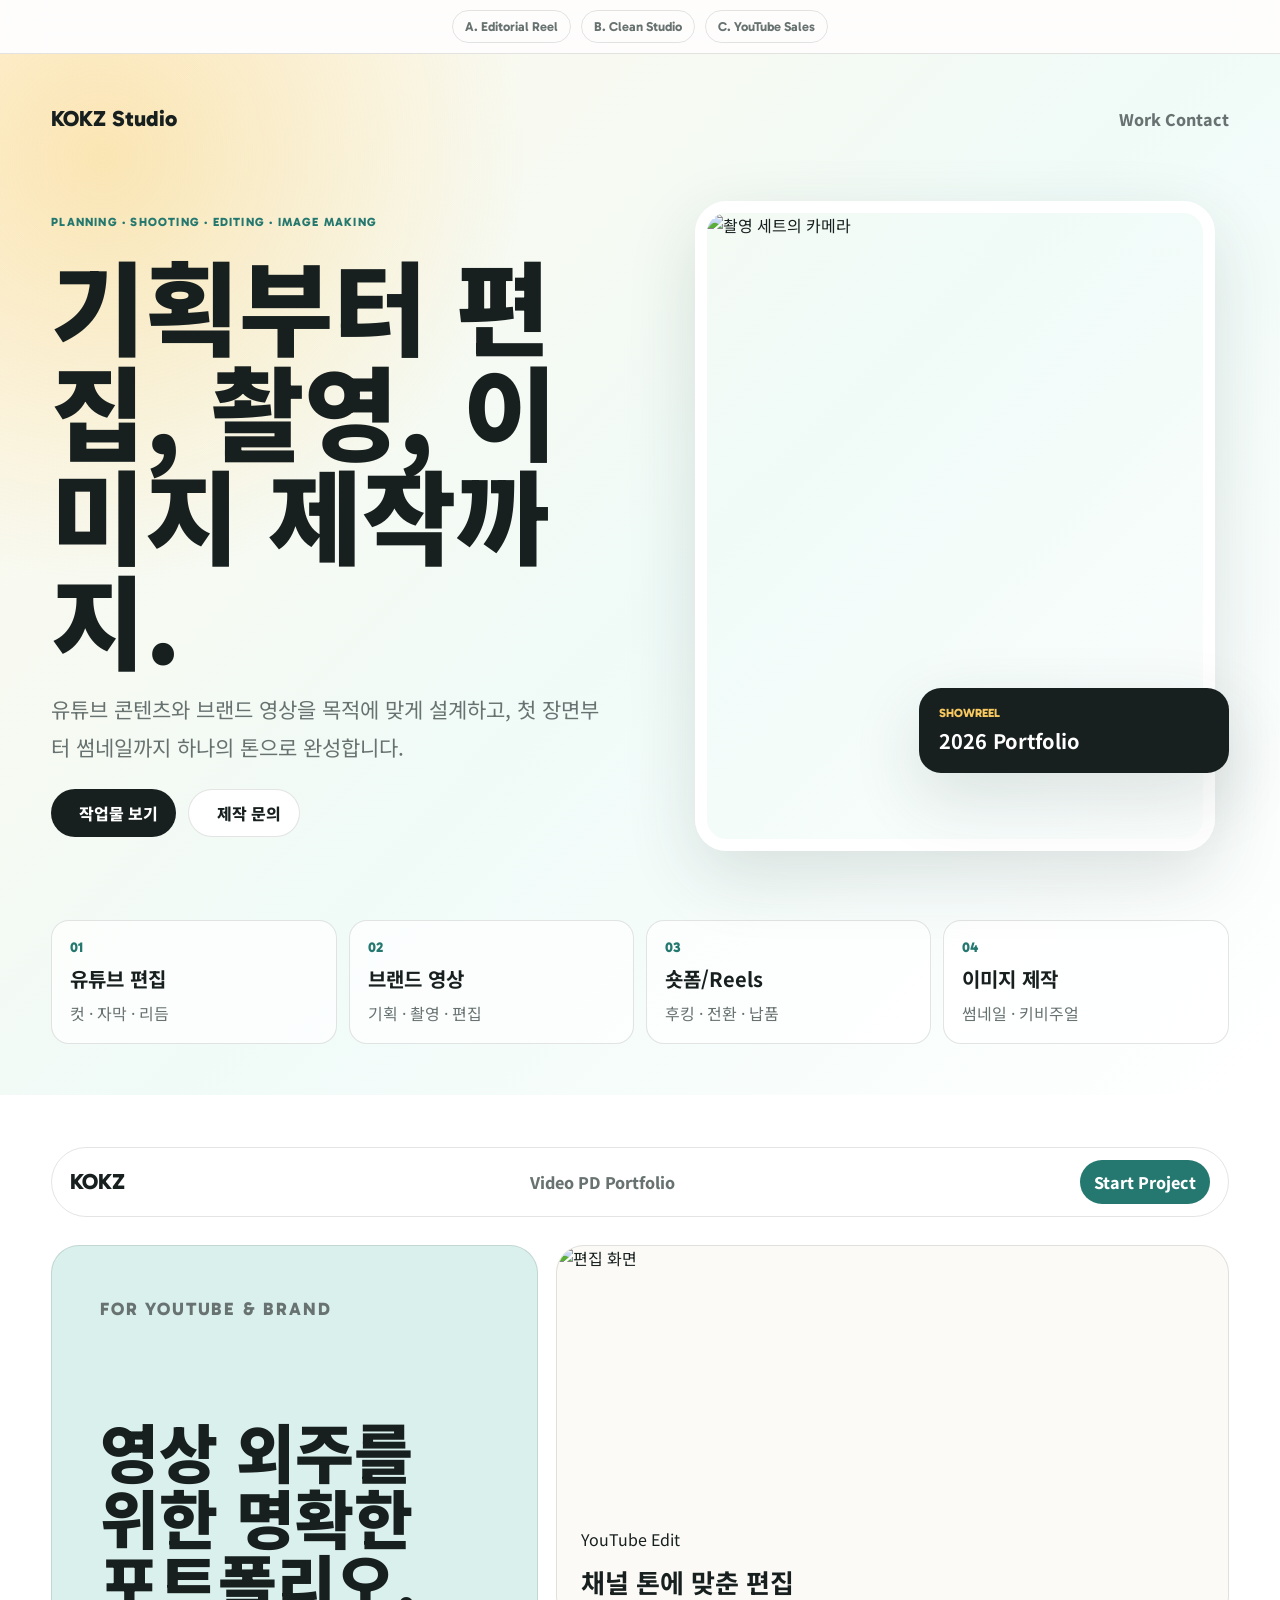
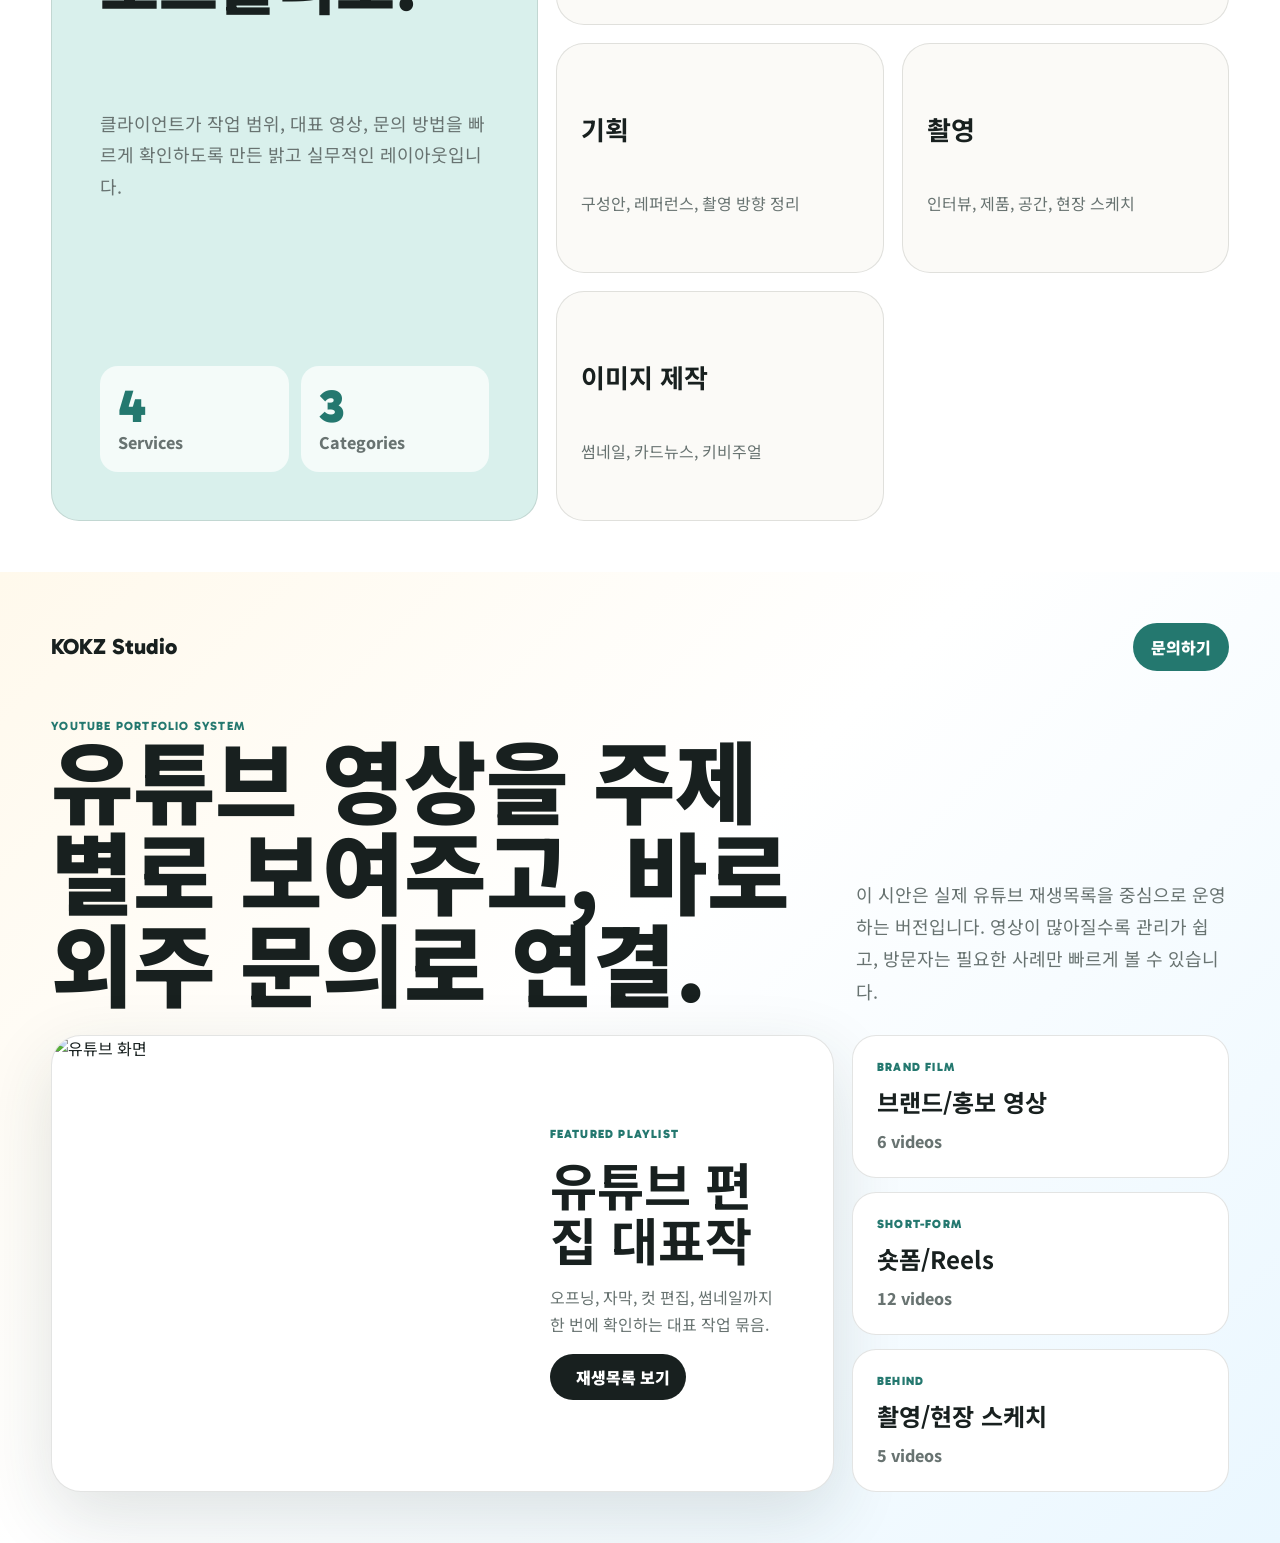
==== drafts.html @ 52816bd2 "Add portfolio design drafts" ====
<!doctype html>
<html lang="ko">
  <head>
    <meta charset="utf-8" />
    <meta name="viewport" content="width=device-width, initial-scale=1" />
    <title>KOKZ Studio | 디자인 시안</title>
    <meta name="description" content="KOKZ Studio 영상 포트폴리오 사이트 디자인 시안입니다." />
    <link rel="preconnect" href="https://fonts.googleapis.com" />
    <link rel="preconnect" href="https://fonts.gstatic.com" crossorigin />
    <link
      href="https://fonts.googleapis.com/css2?family=Gabarito:wght@400;500;600;700;800&family=Noto+Sans+KR:wght@400;500;700;800;900&display=swap"
      rel="stylesheet"
    />
    <link rel="stylesheet" href="drafts.css" />
    <script src="https://unpkg.com/lucide@latest/dist/umd/lucide.min.js" defer></script>
    <script>
      window.addEventListener('DOMContentLoaded', () => window.lucide?.createIcons());
    </script>
  </head>
  <body>
    <nav class="draft-nav" aria-label="시안 이동">
      <a href="#draft-a">A. Editorial Reel</a>
      <a href="#draft-b">B. Clean Studio</a>
      <a href="#draft-c">C. YouTube Sales</a>
    </nav>

    <main>
      <section class="draft draft-a" id="draft-a" aria-labelledby="draft-a-title">
        <header class="topline">
          <a class="logo" href="#">KOKZ Studio</a>
          <div>
            <a href="#work-a">Work</a>
            <a href="#contact-a">Contact</a>
          </div>
        </header>

        <div class="a-hero">
          <div class="a-copy">
            <p class="kicker">Planning · Shooting · Editing · Image Making</p>
            <h1 id="draft-a-title">기획부터 편집, 촬영, 이미지 제작까지.</h1>
            <p>
              유튜브 콘텐츠와 브랜드 영상을 목적에 맞게 설계하고, 첫 장면부터 썸네일까지 하나의 톤으로 완성합니다.
            </p>
            <div class="button-row">
              <a class="button dark" href="#work-a"><i data-lucide="play-circle"></i> 작업물 보기</a>
              <a class="button light" href="#contact-a"><i data-lucide="mail"></i> 제작 문의</a>
            </div>
          </div>
          <div class="reel-stack" aria-label="대표 영상 이미지">
            <img
              class="reel-main"
              src="https://images.unsplash.com/photo-1485846234645-a62644f84728?auto=format&fit=crop&w=1200&q=82"
              alt="촬영 세트의 카메라"
            />
            <article>
              <span>Showreel</span>
              <strong>2026 Portfolio</strong>
              <i data-lucide="arrow-up-right"></i>
            </article>
          </div>
        </div>

        <div class="a-work" id="work-a">
          <article><span>01</span><strong>유튜브 편집</strong><em>컷 · 자막 · 리듬</em></article>
          <article><span>02</span><strong>브랜드 영상</strong><em>기획 · 촬영 · 편집</em></article>
          <article><span>03</span><strong>숏폼/Reels</strong><em>후킹 · 전환 · 납품</em></article>
          <article><span>04</span><strong>이미지 제작</strong><em>썸네일 · 키비주얼</em></article>
        </div>
      </section>

      <section class="draft draft-b" id="draft-b" aria-labelledby="draft-b-title">
        <header class="b-header">
          <a class="logo" href="#">KOKZ</a>
          <span>Video PD Portfolio</span>
          <a href="#contact-b">Start Project</a>
        </header>

        <div class="b-layout">
          <aside class="b-panel">
            <p class="kicker">For YouTube & Brand</p>
            <h2 id="draft-b-title">영상 외주를 위한 명확한 포트폴리오.</h2>
            <p>
              클라이언트가 작업 범위, 대표 영상, 문의 방법을 빠르게 확인하도록 만든 밝고 실무적인 레이아웃입니다.
            </p>
            <div class="stats">
              <div><strong>4</strong><span>Services</span></div>
              <div><strong>3</strong><span>Categories</span></div>
            </div>
          </aside>

          <div class="b-grid">
            <article class="b-card big">
              <img src="https://images.unsplash.com/photo-1536240478700-b869070f9279?auto=format&fit=crop&w=1200&q=82" alt="편집 화면" />
              <span>YouTube Edit</span>
              <h3>채널 톤에 맞춘 편집</h3>
            </article>
            <article class="b-card">
              <i data-lucide="lightbulb"></i>
              <h3>기획</h3>
              <p>구성안, 레퍼런스, 촬영 방향 정리</p>
            </article>
            <article class="b-card">
              <i data-lucide="camera"></i>
              <h3>촬영</h3>
              <p>인터뷰, 제품, 공간, 현장 스케치</p>
            </article>
            <article class="b-card">
              <i data-lucide="image"></i>
              <h3>이미지 제작</h3>
              <p>썸네일, 카드뉴스, 키비주얼</p>
            </article>
          </div>
        </div>
      </section>

      <section class="draft draft-c" id="draft-c" aria-labelledby="draft-c-title">
        <header class="c-header">
          <a class="logo" href="#">KOKZ Studio</a>
          <a class="c-cta" href="#contact-c">문의하기</a>
        </header>

        <div class="c-hero">
          <div>
            <p class="kicker">YouTube Portfolio System</p>
            <h2 id="draft-c-title">유튜브 영상을 주제별로 보여주고, 바로 외주 문의로 연결.</h2>
          </div>
          <p>
            이 시안은 실제 유튜브 재생목록을 중심으로 운영하는 버전입니다. 영상이 많아질수록 관리가 쉽고, 방문자는 필요한 사례만 빠르게 볼 수 있습니다.
          </p>
        </div>

        <div class="youtube-board">
          <article class="yt-feature">
            <img src="https://images.unsplash.com/photo-1611162616475-46b635cb6868?auto=format&fit=crop&w=1200&q=82" alt="유튜브 화면" />
            <div>
              <span>Featured Playlist</span>
              <h3>유튜브 편집 대표작</h3>
              <p>오프닝, 자막, 컷 편집, 썸네일까지 한 번에 확인하는 대표 작업 묶음.</p>
              <a href="#"><i data-lucide="play"></i> 재생목록 보기</a>
            </div>
          </article>

          <div class="yt-list">
            <article><span>Brand Film</span><strong>브랜드/홍보 영상</strong><em>6 videos</em></article>
            <article><span>Short-form</span><strong>숏폼/Reels</strong><em>12 videos</em></article>
            <article><span>Behind</span><strong>촬영/현장 스케치</strong><em>5 videos</em></article>
          </div>
        </div>
      </section>
    </main>
  </body>
</html>
---- drafts.css ----
:root {
  --ink: #18201f;
  --muted: #687371;
  --line: rgba(24, 32, 31, 0.12);
  --green: #24786f;
  --mint: #d9f0ec;
  --cream: #fff7e8;
  --peach: #ffdfd0;
  --yellow: #f7c85f;
  --blue: #dbeef8;
  --white: #fff;
  --shadow: 0 24px 70px rgba(38, 54, 52, 0.14);
  font-family: "Noto Sans KR", system-ui, sans-serif;
  color-scheme: light;
}

* {
  box-sizing: border-box;
}

html {
  scroll-behavior: smooth;
}

body {
  margin: 0;
  background: #f6f4ef;
  color: var(--ink);
  letter-spacing: 0;
}

a {
  color: inherit;
  text-decoration: none;
}

img {
  display: block;
  max-width: 100%;
}

.draft-nav {
  align-items: center;
  backdrop-filter: blur(18px);
  background: rgba(255, 255, 255, 0.82);
  border-bottom: 1px solid var(--line);
  display: flex;
  gap: 10px;
  justify-content: center;
  left: 0;
  padding: 10px;
  position: sticky;
  right: 0;
  top: 0;
  z-index: 30;
}

.draft-nav a {
  border: 1px solid var(--line);
  border-radius: 999px;
  color: var(--muted);
  font: 700 13px Gabarito, sans-serif;
  padding: 8px 12px;
}

.draft {
  min-height: 100svh;
  overflow: hidden;
  padding: clamp(28px, 4vw, 56px);
}

.logo {
  font: 800 22px Gabarito, sans-serif;
}

.kicker {
  color: var(--green);
  font: 800 12px Gabarito, sans-serif;
  letter-spacing: 0.1em;
  margin: 0;
  text-transform: uppercase;
}

h1,
h2,
h3,
p {
  margin: 0;
}

.button-row {
  display: flex;
  flex-wrap: wrap;
  gap: 12px;
}

.button {
  align-items: center;
  border-radius: 999px;
  display: inline-flex;
  font-weight: 800;
  gap: 10px;
  min-height: 48px;
  padding: 0 18px;
}

.button svg,
.c-cta svg {
  height: 18px;
  width: 18px;
}

.button.dark {
  background: var(--ink);
  color: #fff;
}

.button.light {
  background: #fff;
  border: 1px solid var(--line);
}

.topline,
.b-header,
.c-header {
  align-items: center;
  display: flex;
  justify-content: space-between;
}

.topline div,
.b-header {
  gap: 18px;
}

.topline a:not(.logo),
.b-header span,
.b-header a:not(.logo) {
  color: var(--muted);
  font-weight: 800;
}

.draft-a {
  background:
    radial-gradient(circle at 8% 10%, rgba(247, 200, 95, 0.4), transparent 28%),
    linear-gradient(135deg, #fff8ea 0%, #f0fbf8 52%, #fff 100%);
}

.a-hero {
  align-items: center;
  display: grid;
  gap: clamp(32px, 6vw, 90px);
  grid-template-columns: minmax(0, 1.03fr) minmax(320px, 0.97fr);
  min-height: calc(100svh - 112px);
}

.a-copy {
  display: grid;
  gap: 22px;
}

.a-copy h1 {
  font-size: clamp(48px, 8vw, 104px);
  font-weight: 900;
  line-height: 1.02;
  max-width: 880px;
}

.a-copy > p:last-of-type {
  color: var(--muted);
  font-size: clamp(17px, 2vw, 21px);
  line-height: 1.8;
  max-width: 610px;
}

.reel-stack {
  min-height: 560px;
  position: relative;
}

.reel-main {
  aspect-ratio: 4 / 5;
  border: 12px solid #fff;
  border-radius: 32px;
  box-shadow: var(--shadow);
  height: 100%;
  object-fit: cover;
  width: min(100%, 520px);
}

.reel-stack article {
  align-items: center;
  background: var(--ink);
  border-radius: 22px;
  bottom: 12%;
  box-shadow: var(--shadow);
  color: #fff;
  display: grid;
  gap: 6px;
  grid-template-columns: 1fr auto;
  padding: 18px 20px;
  position: absolute;
  right: 0;
  width: min(310px, 75%);
}

.reel-stack article span {
  color: var(--yellow);
  font: 800 12px Gabarito, sans-serif;
  text-transform: uppercase;
}

.reel-stack article strong {
  font-size: 20px;
}

.reel-stack article i {
  grid-row: 1 / span 2;
  grid-column: 2;
}

.a-work {
  display: grid;
  gap: 12px;
  grid-template-columns: repeat(4, minmax(0, 1fr));
}

.a-work article {
  background: rgba(255, 255, 255, 0.72);
  border: 1px solid var(--line);
  border-radius: 18px;
  display: grid;
  gap: 8px;
  padding: 18px;
}

.a-work span {
  color: var(--green);
  font: 800 14px Gabarito, sans-serif;
}

.a-work strong {
  font-size: 20px;
}

.a-work em {
  color: var(--muted);
  font-style: normal;
}

.draft-b {
  background: #ffffff;
}

.b-header {
  border: 1px solid var(--line);
  border-radius: 999px;
  margin-bottom: 28px;
  padding: 12px 18px;
}

.b-header a:last-child {
  background: var(--green);
  border-radius: 999px;
  color: #fff;
  padding: 10px 14px;
}

.b-layout {
  display: grid;
  gap: 18px;
  grid-template-columns: minmax(290px, 0.42fr) minmax(0, 0.58fr);
}

.b-panel {
  background: var(--mint);
  border: 1px solid var(--line);
  border-radius: 28px;
  display: grid;
  gap: 22px;
  min-height: calc(100svh - 150px);
  padding: clamp(28px, 4vw, 48px);
}

.b-panel h2 {
  font-size: clamp(40px, 5vw, 76px);
  font-weight: 900;
  line-height: 1.03;
}

.b-panel > p {
  color: var(--muted);
  font-size: 18px;
  line-height: 1.75;
}

.stats {
  align-self: end;
  display: grid;
  gap: 12px;
  grid-template-columns: repeat(2, 1fr);
}

.stats div {
  background: rgba(255, 255, 255, 0.72);
  border-radius: 18px;
  padding: 18px;
}

.stats strong {
  color: var(--green);
  display: block;
  font: 900 46px Gabarito, sans-serif;
  line-height: 1;
}

.stats span {
  color: var(--muted);
  font-weight: 800;
}

.b-grid {
  display: grid;
  gap: 18px;
  grid-template-columns: repeat(2, minmax(0, 1fr));
}

.b-card {
  background: #fbfaf7;
  border: 1px solid var(--line);
  border-radius: 28px;
  display: grid;
  gap: 12px;
  min-height: 230px;
  overflow: hidden;
  padding: 24px;
}

.b-card.big {
  grid-column: 1 / -1;
  grid-template-rows: 1fr auto auto;
  min-height: 380px;
  padding: 0;
}

.b-card.big img {
  height: 100%;
  object-fit: cover;
  width: 100%;
}

.b-card.big span,
.b-card.big h3 {
  padding: 0 24px;
}

.b-card.big h3 {
  padding-bottom: 24px;
}

.b-card svg {
  color: var(--green);
  height: 34px;
  width: 34px;
}

.b-card h3 {
  font-size: 26px;
}

.b-card p {
  color: var(--muted);
  line-height: 1.7;
}

.draft-c {
  background:
    linear-gradient(135deg, #fff9ec, #fff 44%, #eaf7ff),
    #fff;
}

.c-header {
  margin-bottom: 48px;
}

.c-cta {
  background: var(--green);
  border-radius: 999px;
  color: #fff;
  font-weight: 900;
  padding: 12px 18px;
}

.c-hero {
  align-items: end;
  display: grid;
  gap: 28px;
  grid-template-columns: 1fr minmax(280px, 0.48fr);
  margin-bottom: 28px;
}

.c-hero h2 {
  font-size: clamp(42px, 7vw, 92px);
  font-weight: 900;
  line-height: 1.02;
  max-width: 1050px;
}

.c-hero > p {
  color: var(--muted);
  font-size: 18px;
  line-height: 1.8;
}

.youtube-board {
  display: grid;
  gap: 18px;
  grid-template-columns: minmax(0, 1.35fr) minmax(280px, 0.65fr);
}

.yt-feature {
  background: #fff;
  border: 1px solid var(--line);
  border-radius: 30px;
  box-shadow: var(--shadow);
  display: grid;
  grid-template-columns: minmax(0, 1.05fr) minmax(280px, 0.75fr);
  overflow: hidden;
}

.yt-feature img {
  height: 100%;
  object-fit: cover;
  width: 100%;
}

.yt-feature div {
  align-content: center;
  display: grid;
  gap: 16px;
  padding: clamp(24px, 4vw, 42px);
}

.yt-feature span {
  color: var(--green);
  font: 900 12px Gabarito, sans-serif;
  letter-spacing: 0.1em;
  text-transform: uppercase;
}

.yt-feature h3 {
  font-size: clamp(30px, 4vw, 54px);
  line-height: 1.08;
}

.yt-feature p {
  color: var(--muted);
  line-height: 1.7;
}

.yt-feature a {
  align-items: center;
  background: var(--ink);
  border-radius: 999px;
  color: #fff;
  display: inline-flex;
  font-weight: 900;
  gap: 10px;
  justify-self: start;
  min-height: 46px;
  padding: 0 16px;
}

.yt-list {
  display: grid;
  gap: 14px;
}

.yt-list article {
  background: #fff;
  border: 1px solid var(--line);
  border-radius: 24px;
  display: grid;
  gap: 10px;
  padding: 24px;
}

.yt-list span {
  color: var(--green);
  font: 900 12px Gabarito, sans-serif;
  letter-spacing: 0.1em;
  text-transform: uppercase;
}

.yt-list strong {
  font-size: 24px;
}

.yt-list em {
  color: var(--muted);
  font-style: normal;
  font-weight: 800;
}

@media (max-width: 980px) {
  .a-hero,
  .b-layout,
  .c-hero,
  .youtube-board,
  .yt-feature {
    grid-template-columns: 1fr;
  }

  .reel-stack {
    min-height: auto;
  }

  .reel-main {
    aspect-ratio: 16 / 10;
    width: 100%;
  }

  .a-work,
  .b-grid {
    grid-template-columns: repeat(2, minmax(0, 1fr));
  }
}

@media (max-width: 640px) {
  .draft-nav {
    justify-content: flex-start;
    overflow-x: auto;
  }

  .topline,
  .b-header,
  .c-header {
    align-items: flex-start;
    flex-direction: column;
    gap: 14px;
  }

  .a-work,
  .b-grid {
    grid-template-columns: 1fr;
  }

  .button,
  .button-row {
    width: 100%;
  }

  .button {
    justify-content: center;
  }
}
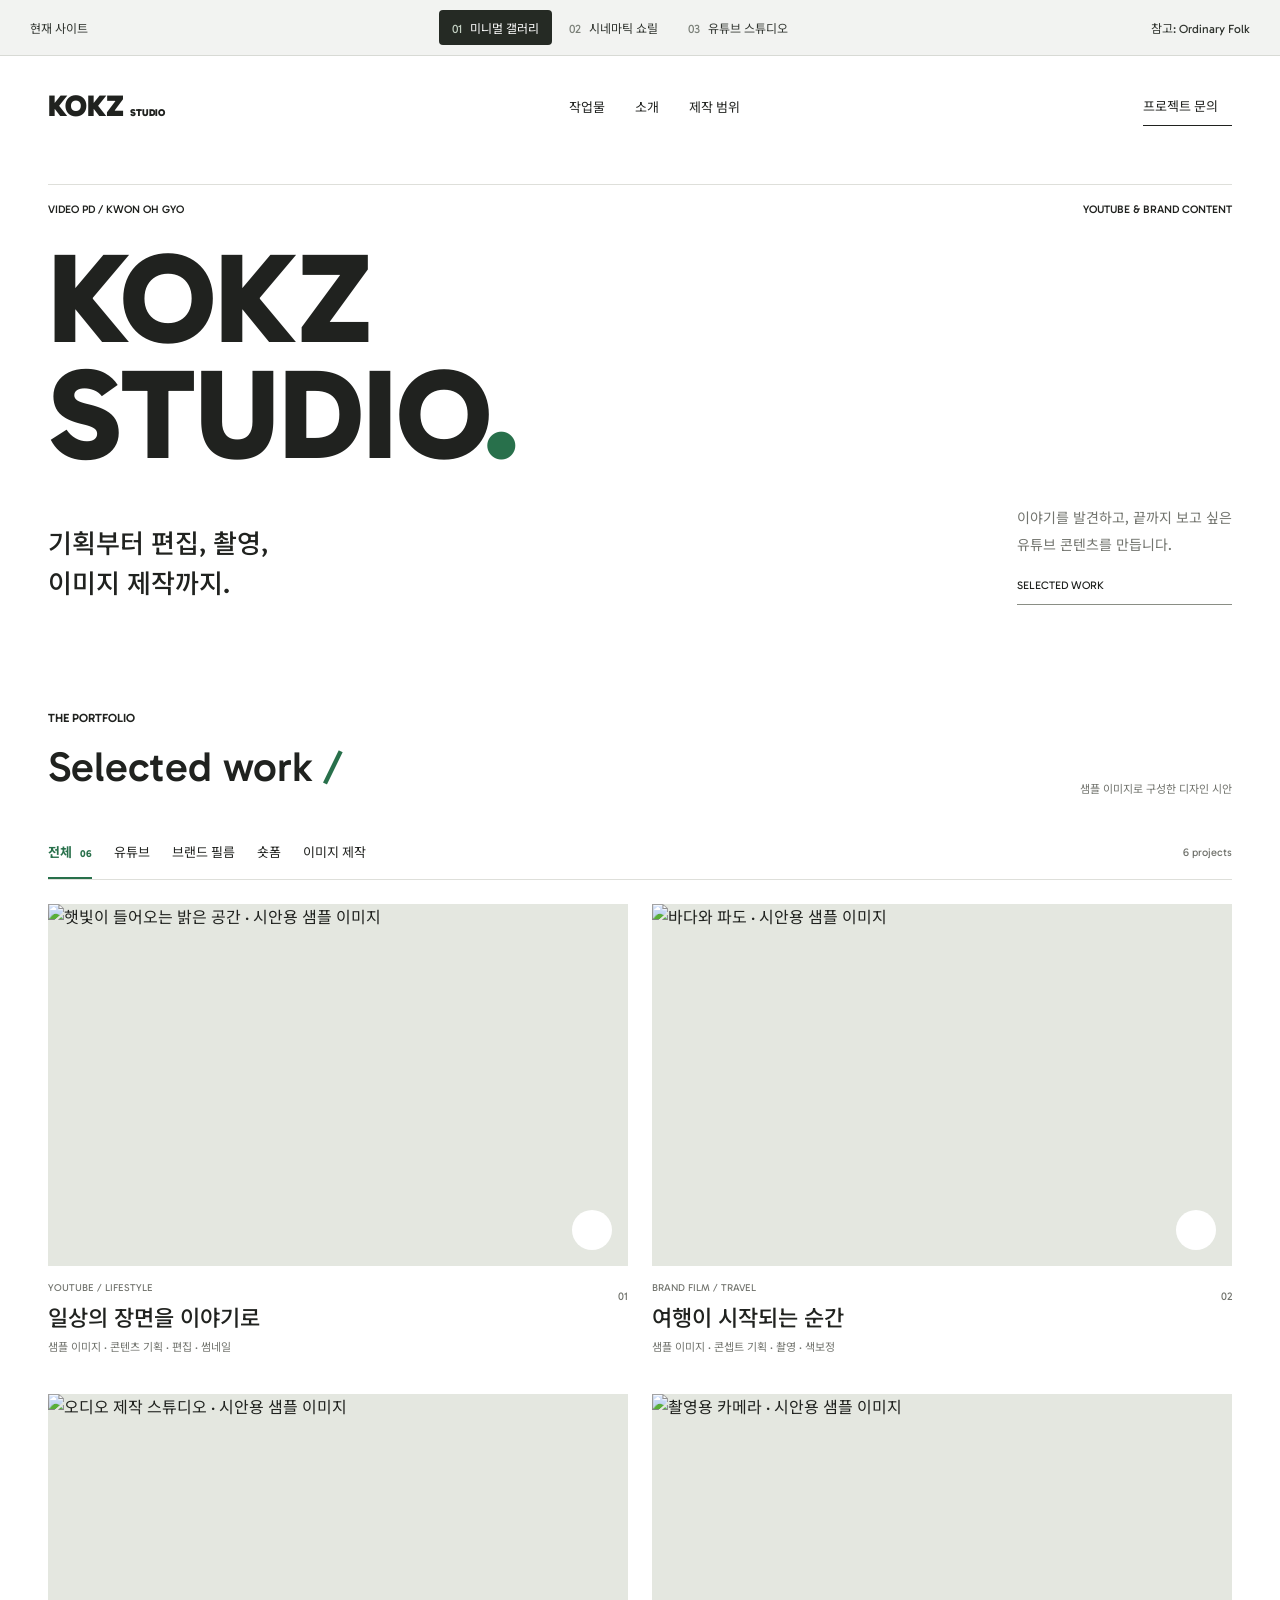
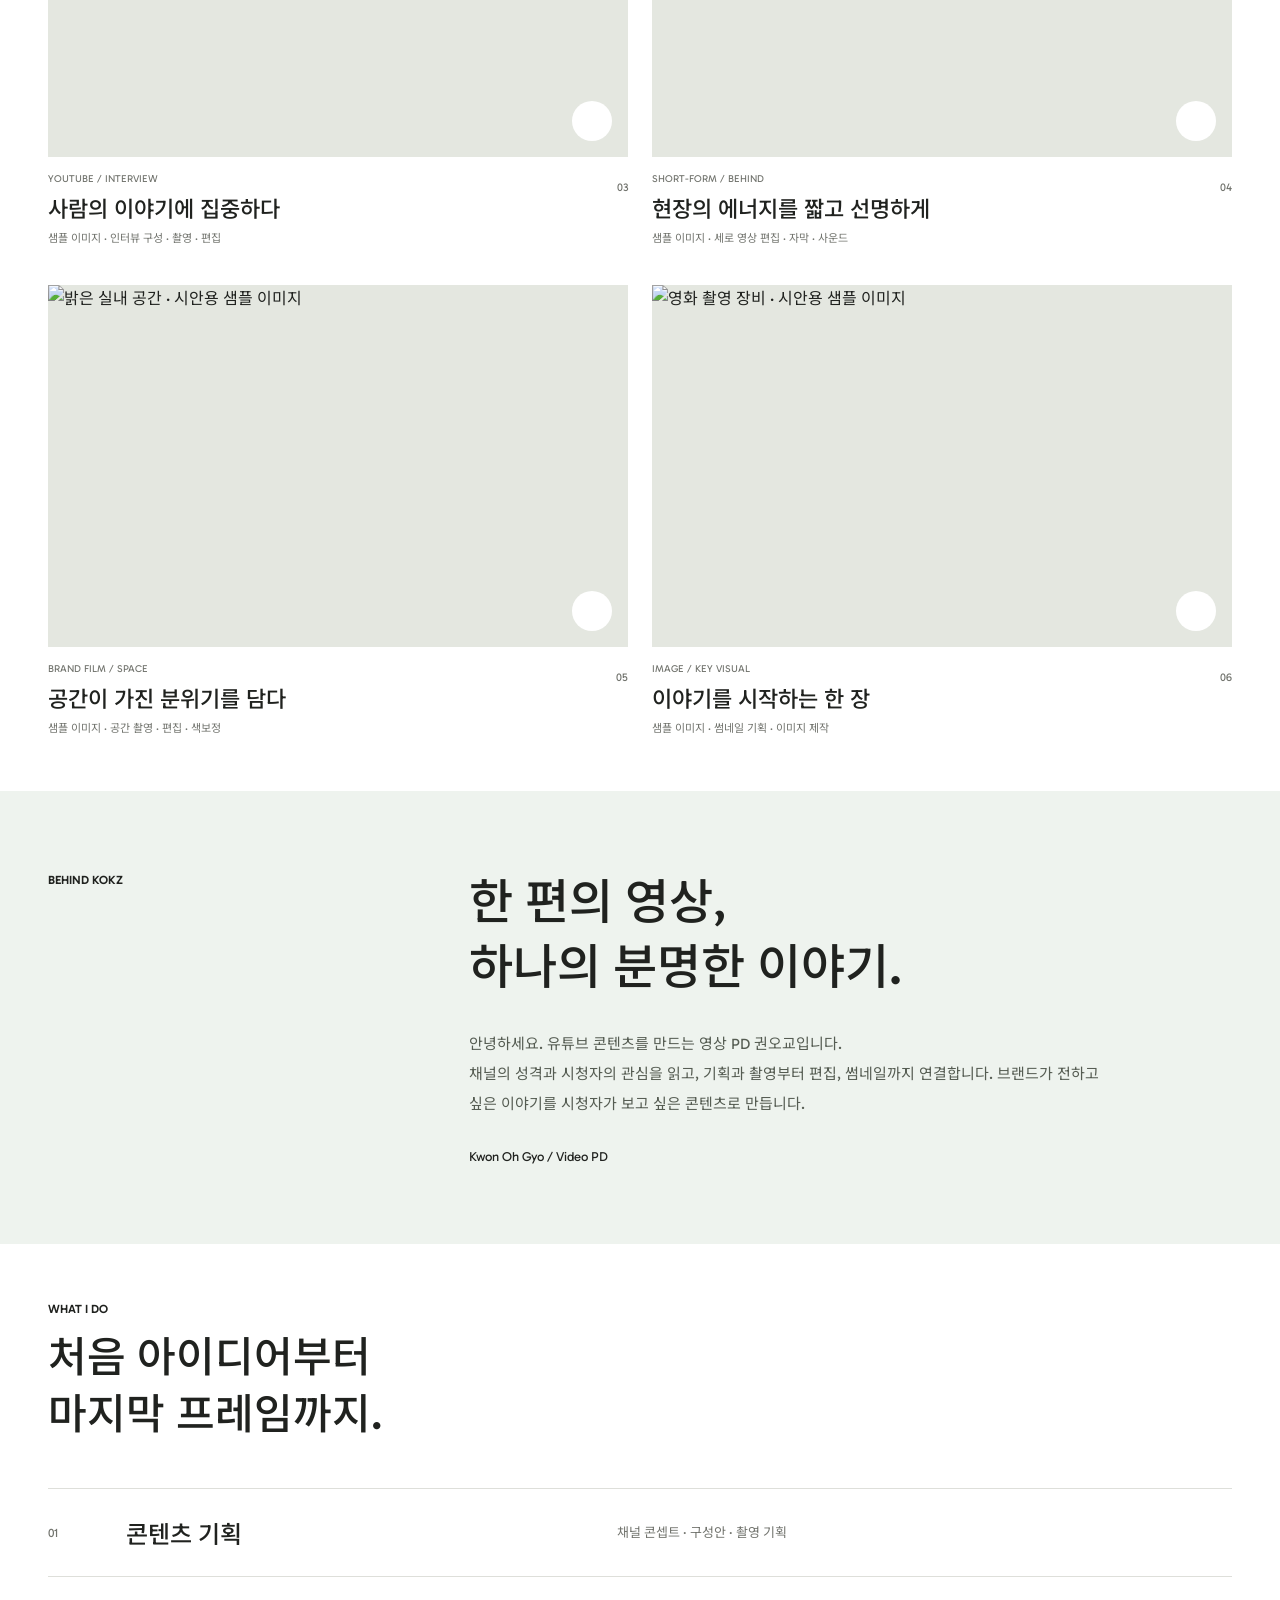
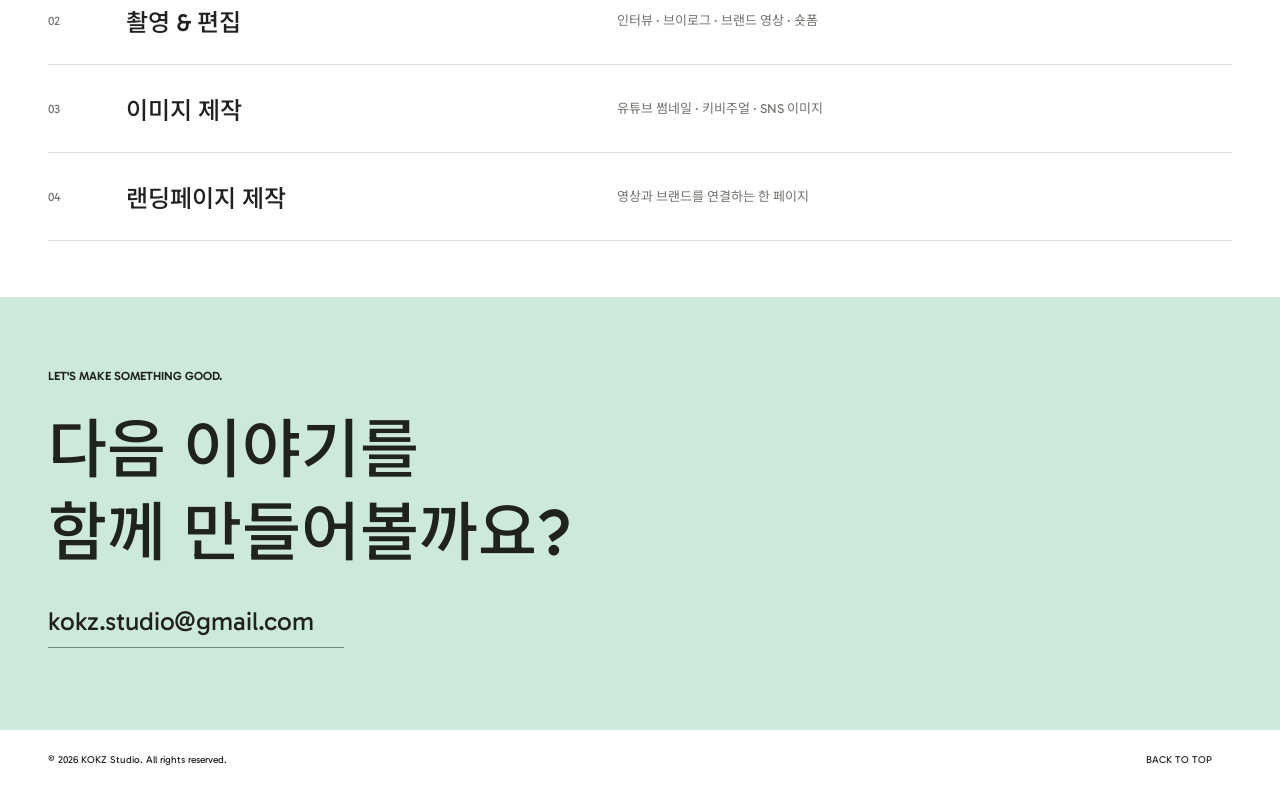
==== commit 371e89c0: "Rebuild three studio-inspired portfolio design previews" ====
--- a/drafts.html
+++ b/drafts.html
@@ -1,152 +1,59 @@
 <!doctype html>
 <html lang="ko">
-  <head>
-    <meta charset="utf-8" />
-    <meta name="viewport" content="width=device-width, initial-scale=1" />
-    <title>KOKZ Studio | 디자인 시안</title>
-    <meta name="description" content="KOKZ Studio 영상 포트폴리오 사이트 디자인 시안입니다." />
-    <link rel="preconnect" href="https://fonts.googleapis.com" />
-    <link rel="preconnect" href="https://fonts.gstatic.com" crossorigin />
-    <link
-      href="https://fonts.googleapis.com/css2?family=Gabarito:wght@400;500;600;700;800&family=Noto+Sans+KR:wght@400;500;700;800;900&display=swap"
-      rel="stylesheet"
-    />
-    <link rel="stylesheet" href="drafts.css" />
-    <script src="https://unpkg.com/lucide@latest/dist/umd/lucide.min.js" defer></script>
-    <script>
-      window.addEventListener('DOMContentLoaded', () => window.lucide?.createIcons());
-    </script>
-  </head>
-  <body>
-    <nav class="draft-nav" aria-label="시안 이동">
-      <a href="#draft-a">A. Editorial Reel</a>
-      <a href="#draft-b">B. Clean Studio</a>
-      <a href="#draft-c">C. YouTube Sales</a>
-    </nav>
-
-    <main>
-      <section class="draft draft-a" id="draft-a" aria-labelledby="draft-a-title">
-        <header class="topline">
-          <a class="logo" href="#">KOKZ Studio</a>
-          <div>
-            <a href="#work-a">Work</a>
-            <a href="#contact-a">Contact</a>
-          </div>
-        </header>
-
-        <div class="a-hero">
-          <div class="a-copy">
-            <p class="kicker">Planning · Shooting · Editing · Image Making</p>
-            <h1 id="draft-a-title">기획부터 편집, 촬영, 이미지 제작까지.</h1>
-            <p>
-              유튜브 콘텐츠와 브랜드 영상을 목적에 맞게 설계하고, 첫 장면부터 썸네일까지 하나의 톤으로 완성합니다.
-            </p>
-            <div class="button-row">
-              <a class="button dark" href="#work-a"><i data-lucide="play-circle"></i> 작업물 보기</a>
-              <a class="button light" href="#contact-a"><i data-lucide="mail"></i> 제작 문의</a>
-            </div>
-          </div>
-          <div class="reel-stack" aria-label="대표 영상 이미지">
-            <img
-              class="reel-main"
-              src="https://images.unsplash.com/photo-1485846234645-a62644f84728?auto=format&fit=crop&w=1200&q=82"
-              alt="촬영 세트의 카메라"
-            />
-            <article>
-              <span>Showreel</span>
-              <strong>2026 Portfolio</strong>
-              <i data-lucide="arrow-up-right"></i>
-            </article>
-          </div>
-        </div>
-
-        <div class="a-work" id="work-a">
-          <article><span>01</span><strong>유튜브 편집</strong><em>컷 · 자막 · 리듬</em></article>
-          <article><span>02</span><strong>브랜드 영상</strong><em>기획 · 촬영 · 편집</em></article>
-          <article><span>03</span><strong>숏폼/Reels</strong><em>후킹 · 전환 · 납품</em></article>
-          <article><span>04</span><strong>이미지 제작</strong><em>썸네일 · 키비주얼</em></article>
-        </div>
-      </section>
-
-      <section class="draft draft-b" id="draft-b" aria-labelledby="draft-b-title">
-        <header class="b-header">
-          <a class="logo" href="#">KOKZ</a>
-          <span>Video PD Portfolio</span>
-          <a href="#contact-b">Start Project</a>
-        </header>
-
-        <div class="b-layout">
-          <aside class="b-panel">
-            <p class="kicker">For YouTube & Brand</p>
-            <h2 id="draft-b-title">영상 외주를 위한 명확한 포트폴리오.</h2>
-            <p>
-              클라이언트가 작업 범위, 대표 영상, 문의 방법을 빠르게 확인하도록 만든 밝고 실무적인 레이아웃입니다.
-            </p>
-            <div class="stats">
-              <div><strong>4</strong><span>Services</span></div>
-              <div><strong>3</strong><span>Categories</span></div>
-            </div>
-          </aside>
-
-          <div class="b-grid">
-            <article class="b-card big">
-              <img src="https://images.unsplash.com/photo-1536240478700-b869070f9279?auto=format&fit=crop&w=1200&q=82" alt="편집 화면" />
-              <span>YouTube Edit</span>
-              <h3>채널 톤에 맞춘 편집</h3>
-            </article>
-            <article class="b-card">
-              <i data-lucide="lightbulb"></i>
-              <h3>기획</h3>
-              <p>구성안, 레퍼런스, 촬영 방향 정리</p>
-            </article>
-            <article class="b-card">
-              <i data-lucide="camera"></i>
-              <h3>촬영</h3>
-              <p>인터뷰, 제품, 공간, 현장 스케치</p>
-            </article>
-            <article class="b-card">
-              <i data-lucide="image"></i>
-              <h3>이미지 제작</h3>
-              <p>썸네일, 카드뉴스, 키비주얼</p>
-            </article>
-          </div>
-        </div>
-      </section>
-
-      <section class="draft draft-c" id="draft-c" aria-labelledby="draft-c-title">
-        <header class="c-header">
-          <a class="logo" href="#">KOKZ Studio</a>
-          <a class="c-cta" href="#contact-c">문의하기</a>
-        </header>
-
-        <div class="c-hero">
-          <div>
-            <p class="kicker">YouTube Portfolio System</p>
-            <h2 id="draft-c-title">유튜브 영상을 주제별로 보여주고, 바로 외주 문의로 연결.</h2>
-          </div>
-          <p>
-            이 시안은 실제 유튜브 재생목록을 중심으로 운영하는 버전입니다. 영상이 많아질수록 관리가 쉽고, 방문자는 필요한 사례만 빠르게 볼 수 있습니다.
-          </p>
-        </div>
-
-        <div class="youtube-board">
-          <article class="yt-feature">
-            <img src="https://images.unsplash.com/photo-1611162616475-46b635cb6868?auto=format&fit=crop&w=1200&q=82" alt="유튜브 화면" />
-            <div>
-              <span>Featured Playlist</span>
-              <h3>유튜브 편집 대표작</h3>
-              <p>오프닝, 자막, 컷 편집, 썸네일까지 한 번에 확인하는 대표 작업 묶음.</p>
-              <a href="#"><i data-lucide="play"></i> 재생목록 보기</a>
-            </div>
-          </article>
-
-          <div class="yt-list">
-            <article><span>Brand Film</span><strong>브랜드/홍보 영상</strong><em>6 videos</em></article>
-            <article><span>Short-form</span><strong>숏폼/Reels</strong><em>12 videos</em></article>
-            <article><span>Behind</span><strong>촬영/현장 스케치</strong><em>5 videos</em></article>
-          </div>
-        </div>
-      </section>
-    </main>
-  </body>
+<head>
+  <meta charset="utf-8">
+  <meta name="viewport" content="width=device-width, initial-scale=1">
+  <meta name="description" content="KOKZ Studio 영상 PD 포트폴리오 디자인 시안 세 가지">
+  <title>KOKZ Studio | 디자인 시안</title>
+  <link rel="preconnect" href="https://fonts.googleapis.com">
+  <link rel="preconnect" href="https://fonts.gstatic.com" crossorigin>
+  <link href="https://fonts.googleapis.com/css2?family=Gabarito:wght@400;500;600;700;800;900&family=Noto+Sans+KR:wght@400;500;600;700;800;900&display=swap" rel="stylesheet">
+  <link rel="stylesheet" href="drafts.css">
+  <script src="https://unpkg.com/lucide@0.468.0/dist/umd/lucide.min.js" defer></script>
+  <script src="drafts.js" defer></script>
+</head>
+<body data-version="a">
+  <nav class="comparison" aria-label="디자인 시안 선택">
+    <a class="compare-home" href="index.html" title="현재 포트폴리오"><i data-lucide="arrow-left"></i><span>현재 사이트</span></a>
+    <div class="versions" role="group" aria-label="시안">
+      <button type="button" data-version="a" aria-pressed="true"><span>01</span> 미니멀 갤러리</button>
+      <button type="button" data-version="b" aria-pressed="false"><span>02</span> 시네마틱 쇼릴</button>
+      <button type="button" data-version="c" aria-pressed="false"><span>03</span> 유튜브 스튜디오</button>
+    </div>
+    <a class="reference" id="reference" href="https://www.ordinaryfolk.co/" target="_blank" rel="noopener noreferrer">참고: Ordinary Folk <i data-lucide="arrow-up-right"></i></a>
+  </nav>
+  <header class="site-header" id="top">
+    <a class="brand" href="#top">KOKZ<span>STUDIO</span></a>
+    <nav aria-label="주요 메뉴"><a href="#work">작업물</a><a href="#about">소개</a><a href="#services">제작 범위</a></nav>
+    <a class="inquiry" href="mailto:kokz.studio@gmail.com">프로젝트 문의 <i data-lucide="arrow-up-right"></i></a>
+  </header>
+  <main>
+    <section class="hero hero-a" data-hero="a" aria-labelledby="title-a">
+      <div class="hero-topline"><span>VIDEO PD / KWON OH GYO</span><span>YOUTUBE & BRAND CONTENT</span></div>
+      <h1 id="title-a">KOKZ<span class="studio-word">STUDIO<span class="period">.</span></span></h1>
+      <div class="hero-baseline"><p>기획부터 편집, 촬영,<br>이미지 제작까지.</p><div><p class="hero-description">이야기를 발견하고, 끝까지 보고 싶은<br>유튜브 콘텐츠를 만듭니다.</p><a class="text-link" href="#work">SELECTED WORK <i data-lucide="arrow-down"></i></a></div></div>
+    </section>
+    <section class="hero hero-b" data-hero="b" hidden aria-labelledby="title-b">
+      <img class="cinema-image" src="https://images.unsplash.com/photo-1518837695005-2083093ee35b?auto=format&fit=crop&w=2200&q=85" alt="푸른 바다와 해안의 파도, 브랜드 필름 시안용 샘플 이미지" fetchpriority="high">
+      <div class="cinema-copy"><p class="eyebrow">A FILM BY KWON OH GYO</p><h1 id="title-b">KOKZ STUDIO</h1><p class="cinema-tagline">기획부터 편집, 촬영, 이미지 제작까지.</p><a class="hero-play" href="#work"><span class="round-play"><i data-lucide="arrow-down"></i></span>작업물 둘러보기</a></div>
+      <div class="cinema-bottom"><span>STORIES IN MOTION.</span><span>브랜드 필름 · 샘플 이미지</span><a href="#work" aria-label="작업물로 이동" title="작업물로 이동"><i data-lucide="arrow-down"></i></a></div>
+    </section>
+    <section class="hero hero-c" data-hero="c" hidden aria-labelledby="title-c">
+      <div class="creator-intro"><p class="eyebrow">YOUTUBE FIRST. STORY ALWAYS.</p><h1 id="title-c">KOKZ<br>STUDIO<span class="period">*</span></h1><p class="creator-tagline">기획부터 편집, 촬영,<br>이미지 제작까지.</p></div>
+      <div class="creator-gallery"><figure class="creator-wide"><img src="https://images.unsplash.com/photo-1497366811353-6870744d04b2?auto=format&fit=crop&w=1100&q=85" alt="라이프스타일 콘텐츠 시안용 샘플 공간"><figcaption>LIFESTYLE / YOUTUBE</figcaption></figure><figure class="creator-tall"><img src="https://images.unsplash.com/photo-1516035069371-29a1b244cc32?auto=format&fit=crop&w=600&q=85" alt="촬영 시안용 샘플 카메라"><figcaption>BEHIND THE SCENES</figcaption></figure><a class="creator-work" href="#work">이야기를<br>영상으로.<span><i data-lucide="arrow-down-right"></i></span></a></div>
+      <div class="creator-baseline"><span>당신의 채널에, 다음 이야기를.</span><span>기획 / 촬영 / 편집 / 썸네일</span></div>
+    </section>
+    <section class="work-section" id="work" aria-labelledby="work-title">
+      <div class="section-title"><div><p class="eyebrow">THE PORTFOLIO</p><h2 id="work-title">Selected work<span class="accent"> /</span></h2></div><span class="sample-label">샘플 이미지로 구성한 디자인 시안</span></div>
+      <div class="work-toolbar"><div class="filters" role="group" aria-label="작업물 주제 필터"><button type="button" data-filter="all" aria-pressed="true">전체 <span>06</span></button><button type="button" data-filter="youtube" aria-pressed="false">유튜브</button><button type="button" data-filter="brand" aria-pressed="false">브랜드 필름</button><button type="button" data-filter="short" aria-pressed="false">숏폼</button><button type="button" data-filter="image" aria-pressed="false">이미지 제작</button></div><span class="work-count" aria-live="polite">6 projects</span></div>
+      <div class="projects" id="projects"></div><p class="no-projects" hidden>해당 주제의 작업물이 없습니다.</p>
+    </section>
+    <section class="about-section" id="about" aria-labelledby="about-title"><p class="eyebrow">BEHIND KOKZ</p><div><h2 id="about-title">한 편의 영상,<br>하나의 분명한 이야기.</h2><p>안녕하세요. 유튜브 콘텐츠를 만드는 영상 PD 권오교입니다.<br>채널의 성격과 시청자의 관심을 읽고, 기획과 촬영부터 편집, 썸네일까지 연결합니다. 브랜드가 전하고 싶은 이야기를 시청자가 보고 싶은 콘텐츠로 만듭니다.</p><span class="signature">Kwon Oh Gyo / Video PD</span></div></section>
+    <section class="services-section" id="services" aria-labelledby="services-title"><div class="section-title"><div><p class="eyebrow">WHAT I DO</p><h2 id="services-title">처음 아이디어부터<br>마지막 프레임까지.</h2></div></div><div class="service-list"><article><span>01</span><h3>콘텐츠 기획</h3><p>채널 콘셉트 · 구성안 · 촬영 기획</p><i data-lucide="lightbulb"></i></article><article><span>02</span><h3>촬영 & 편집</h3><p>인터뷰 · 브이로그 · 브랜드 영상 · 숏폼</p><i data-lucide="clapperboard"></i></article><article><span>03</span><h3>이미지 제작</h3><p>유튜브 썸네일 · 키비주얼 · SNS 이미지</p><i data-lucide="image"></i></article><article><span>04</span><h3>랜딩페이지 제작</h3><p>영상과 브랜드를 연결하는 한 페이지</p><i data-lucide="layout-template"></i></article></div></section>
+    <section class="contact-section" id="contact"><p class="eyebrow">LET'S MAKE SOMETHING GOOD.</p><h2>다음 이야기를<br>함께 만들어볼까요?</h2><a class="contact-email" href="mailto:kokz.studio@gmail.com">kokz.studio@gmail.com <i data-lucide="arrow-up-right"></i></a><button class="copy-email" type="button" title="이메일 주소 복사" aria-label="이메일 주소 복사"><i data-lucide="copy"></i></button><p class="copy-status" role="status"></p></section>
+  </main>
+  <footer><span>© 2026 KOKZ Studio. All rights reserved.</span><a href="#top">BACK TO TOP <i data-lucide="arrow-up"></i></a></footer>
+  <dialog id="project-dialog" aria-labelledby="dialog-title"><button class="dialog-close" type="button" aria-label="닫기" title="닫기"><i data-lucide="x"></i></button><img id="dialog-image" alt=""><div class="dialog-copy"><p class="eyebrow" id="dialog-category"></p><h2 id="dialog-title"></h2><p id="dialog-description"></p><dl><div><dt>제작 범위</dt><dd id="dialog-scope"></dd></div><div><dt>상태</dt><dd>디자인 시안용 샘플 · 실제 작업물 아님</dd></div></dl><p class="dialog-notice">실제 유튜브 영상 연결 전입니다.</p><a class="inquiry" href="mailto:kokz.studio@gmail.com">비슷한 프로젝트 문의 <i data-lucide="arrow-up-right"></i></a></div></dialog>
+  <noscript>디자인 시안을 전환하려면 JavaScript를 활성화해주세요.</noscript>
+</body>
 </html>
--- a/drafts.css
+++ b/drafts.css
@@ -1,556 +1,250 @@
 :root {
-  --ink: #18201f;
-  --muted: #687371;
-  --line: rgba(24, 32, 31, 0.12);
-  --green: #24786f;
-  --mint: #d9f0ec;
-  --cream: #fff7e8;
-  --peach: #ffdfd0;
-  --yellow: #f7c85f;
-  --blue: #dbeef8;
-  --white: #fff;
-  --shadow: 0 24px 70px rgba(38, 54, 52, 0.14);
-  font-family: "Noto Sans KR", system-ui, sans-serif;
+  font-family: 'Gabarito', 'Noto Sans KR', sans-serif;
+  color: #20221f;
+  background: #fff;
   color-scheme: light;
-}
-
-* {
-  box-sizing: border-box;
-}
-
-html {
-  scroll-behavior: smooth;
-}
-
-body {
-  margin: 0;
-  background: #f6f4ef;
-  color: var(--ink);
+  --accent: #28704b;
+  --paper: #fff;
+  --line: #dedfda;
+  --muted: #72746e;
   letter-spacing: 0;
 }
-
-a {
-  color: inherit;
-  text-decoration: none;
-}
-
-img {
-  display: block;
-  max-width: 100%;
-}
-
-.draft-nav {
-  align-items: center;
-  backdrop-filter: blur(18px);
-  background: rgba(255, 255, 255, 0.82);
-  border-bottom: 1px solid var(--line);
-  display: flex;
-  gap: 10px;
-  justify-content: center;
-  left: 0;
-  padding: 10px;
-  position: sticky;
-  right: 0;
-  top: 0;
-  z-index: 30;
-}
-
-.draft-nav a {
-  border: 1px solid var(--line);
-  border-radius: 999px;
-  color: var(--muted);
-  font: 700 13px Gabarito, sans-serif;
-  padding: 8px 12px;
-}
-
-.draft {
-  min-height: 100svh;
-  overflow: hidden;
-  padding: clamp(28px, 4vw, 56px);
-}
-
-.logo {
-  font: 800 22px Gabarito, sans-serif;
-}
-
-.kicker {
-  color: var(--green);
-  font: 800 12px Gabarito, sans-serif;
-  letter-spacing: 0.1em;
-  margin: 0;
-  text-transform: uppercase;
-}
-
-h1,
-h2,
-h3,
-p {
-  margin: 0;
-}
-
-.button-row {
-  display: flex;
-  flex-wrap: wrap;
-  gap: 12px;
-}
-
-.button {
-  align-items: center;
-  border-radius: 999px;
-  display: inline-flex;
-  font-weight: 800;
-  gap: 10px;
-  min-height: 48px;
-  padding: 0 18px;
-}
-
-.button svg,
-.c-cta svg {
-  height: 18px;
-  width: 18px;
-}
-
-.button.dark {
-  background: var(--ink);
-  color: #fff;
-}
-
-.button.light {
-  background: #fff;
-  border: 1px solid var(--line);
-}
-
-.topline,
-.b-header,
-.c-header {
-  align-items: center;
-  display: flex;
-  justify-content: space-between;
-}
-
-.topline div,
-.b-header {
-  gap: 18px;
-}
-
-.topline a:not(.logo),
-.b-header span,
-.b-header a:not(.logo) {
-  color: var(--muted);
-  font-weight: 800;
-}
-
-.draft-a {
-  background:
-    radial-gradient(circle at 8% 10%, rgba(247, 200, 95, 0.4), transparent 28%),
-    linear-gradient(135deg, #fff8ea 0%, #f0fbf8 52%, #fff 100%);
-}
-
-.a-hero {
-  align-items: center;
-  display: grid;
-  gap: clamp(32px, 6vw, 90px);
-  grid-template-columns: minmax(0, 1.03fr) minmax(320px, 0.97fr);
-  min-height: calc(100svh - 112px);
-}
-
-.a-copy {
-  display: grid;
-  gap: 22px;
-}
-
-.a-copy h1 {
-  font-size: clamp(48px, 8vw, 104px);
-  font-weight: 900;
-  line-height: 1.02;
-  max-width: 880px;
-}
-
-.a-copy > p:last-of-type {
-  color: var(--muted);
-  font-size: clamp(17px, 2vw, 21px);
-  line-height: 1.8;
-  max-width: 610px;
-}
-
-.reel-stack {
-  min-height: 560px;
-  position: relative;
-}
-
-.reel-main {
-  aspect-ratio: 4 / 5;
-  border: 12px solid #fff;
-  border-radius: 32px;
-  box-shadow: var(--shadow);
-  height: 100%;
-  object-fit: cover;
-  width: min(100%, 520px);
-}
-
-.reel-stack article {
-  align-items: center;
-  background: var(--ink);
-  border-radius: 22px;
-  bottom: 12%;
-  box-shadow: var(--shadow);
-  color: #fff;
-  display: grid;
-  gap: 6px;
-  grid-template-columns: 1fr auto;
-  padding: 18px 20px;
-  position: absolute;
-  right: 0;
-  width: min(310px, 75%);
-}
-
-.reel-stack article span {
-  color: var(--yellow);
-  font: 800 12px Gabarito, sans-serif;
-  text-transform: uppercase;
-}
-
-.reel-stack article strong {
-  font-size: 20px;
-}
-
-.reel-stack article i {
-  grid-row: 1 / span 2;
-  grid-column: 2;
-}
-
-.a-work {
-  display: grid;
-  gap: 12px;
-  grid-template-columns: repeat(4, minmax(0, 1fr));
-}
-
-.a-work article {
-  background: rgba(255, 255, 255, 0.72);
-  border: 1px solid var(--line);
-  border-radius: 18px;
-  display: grid;
-  gap: 8px;
-  padding: 18px;
-}
-
-.a-work span {
-  color: var(--green);
-  font: 800 14px Gabarito, sans-serif;
-}
-
-.a-work strong {
-  font-size: 20px;
-}
-
-.a-work em {
-  color: var(--muted);
-  font-style: normal;
-}
-
-.draft-b {
-  background: #ffffff;
-}
-
-.b-header {
-  border: 1px solid var(--line);
-  border-radius: 999px;
-  margin-bottom: 28px;
-  padding: 12px 18px;
-}
-
-.b-header a:last-child {
-  background: var(--green);
-  border-radius: 999px;
-  color: #fff;
-  padding: 10px 14px;
-}
-
-.b-layout {
-  display: grid;
-  gap: 18px;
-  grid-template-columns: minmax(290px, 0.42fr) minmax(0, 0.58fr);
-}
-
-.b-panel {
-  background: var(--mint);
-  border: 1px solid var(--line);
-  border-radius: 28px;
-  display: grid;
-  gap: 22px;
-  min-height: calc(100svh - 150px);
-  padding: clamp(28px, 4vw, 48px);
-}
-
-.b-panel h2 {
-  font-size: clamp(40px, 5vw, 76px);
-  font-weight: 900;
-  line-height: 1.03;
-}
-
-.b-panel > p {
-  color: var(--muted);
-  font-size: 18px;
-  line-height: 1.75;
-}
-
-.stats {
-  align-self: end;
-  display: grid;
-  gap: 12px;
-  grid-template-columns: repeat(2, 1fr);
-}
-
-.stats div {
-  background: rgba(255, 255, 255, 0.72);
-  border-radius: 18px;
-  padding: 18px;
-}
-
-.stats strong {
-  color: var(--green);
-  display: block;
-  font: 900 46px Gabarito, sans-serif;
-  line-height: 1;
-}
-
-.stats span {
-  color: var(--muted);
-  font-weight: 800;
-}
-
-.b-grid {
-  display: grid;
-  gap: 18px;
-  grid-template-columns: repeat(2, minmax(0, 1fr));
-}
-
-.b-card {
-  background: #fbfaf7;
-  border: 1px solid var(--line);
-  border-radius: 28px;
-  display: grid;
-  gap: 12px;
-  min-height: 230px;
-  overflow: hidden;
-  padding: 24px;
-}
-
-.b-card.big {
-  grid-column: 1 / -1;
-  grid-template-rows: 1fr auto auto;
-  min-height: 380px;
-  padding: 0;
-}
-
-.b-card.big img {
-  height: 100%;
-  object-fit: cover;
-  width: 100%;
-}
-
-.b-card.big span,
-.b-card.big h3 {
-  padding: 0 24px;
-}
-
-.b-card.big h3 {
-  padding-bottom: 24px;
-}
-
-.b-card svg {
-  color: var(--green);
-  height: 34px;
-  width: 34px;
-}
-
-.b-card h3 {
-  font-size: 26px;
-}
-
-.b-card p {
-  color: var(--muted);
-  line-height: 1.7;
-}
-
-.draft-c {
-  background:
-    linear-gradient(135deg, #fff9ec, #fff 44%, #eaf7ff),
-    #fff;
-}
-
-.c-header {
-  margin-bottom: 48px;
-}
-
-.c-cta {
-  background: var(--green);
-  border-radius: 999px;
-  color: #fff;
-  font-weight: 900;
-  padding: 12px 18px;
-}
-
-.c-hero {
-  align-items: end;
-  display: grid;
-  gap: 28px;
-  grid-template-columns: 1fr minmax(280px, 0.48fr);
-  margin-bottom: 28px;
-}
-
-.c-hero h2 {
-  font-size: clamp(42px, 7vw, 92px);
-  font-weight: 900;
-  line-height: 1.02;
-  max-width: 1050px;
-}
-
-.c-hero > p {
-  color: var(--muted);
-  font-size: 18px;
-  line-height: 1.8;
-}
-
-.youtube-board {
-  display: grid;
-  gap: 18px;
-  grid-template-columns: minmax(0, 1.35fr) minmax(280px, 0.65fr);
-}
-
-.yt-feature {
-  background: #fff;
-  border: 1px solid var(--line);
-  border-radius: 30px;
-  box-shadow: var(--shadow);
-  display: grid;
-  grid-template-columns: minmax(0, 1.05fr) minmax(280px, 0.75fr);
-  overflow: hidden;
-}
-
-.yt-feature img {
-  height: 100%;
-  object-fit: cover;
-  width: 100%;
-}
-
-.yt-feature div {
-  align-content: center;
-  display: grid;
-  gap: 16px;
-  padding: clamp(24px, 4vw, 42px);
-}
-
-.yt-feature span {
-  color: var(--green);
-  font: 900 12px Gabarito, sans-serif;
-  letter-spacing: 0.1em;
-  text-transform: uppercase;
-}
-
-.yt-feature h3 {
-  font-size: clamp(30px, 4vw, 54px);
-  line-height: 1.08;
-}
-
-.yt-feature p {
-  color: var(--muted);
-  line-height: 1.7;
-}
-
-.yt-feature a {
-  align-items: center;
-  background: var(--ink);
-  border-radius: 999px;
-  color: #fff;
-  display: inline-flex;
-  font-weight: 900;
-  gap: 10px;
-  justify-self: start;
-  min-height: 46px;
-  padding: 0 16px;
-}
-
-.yt-list {
-  display: grid;
-  gap: 14px;
-}
-
-.yt-list article {
-  background: #fff;
-  border: 1px solid var(--line);
-  border-radius: 24px;
-  display: grid;
-  gap: 10px;
-  padding: 24px;
-}
-
-.yt-list span {
-  color: var(--green);
-  font: 900 12px Gabarito, sans-serif;
-  letter-spacing: 0.1em;
-  text-transform: uppercase;
-}
-
-.yt-list strong {
-  font-size: 24px;
-}
-
-.yt-list em {
-  color: var(--muted);
-  font-style: normal;
-  font-weight: 800;
-}
-
-@media (max-width: 980px) {
-  .a-hero,
-  .b-layout,
-  .c-hero,
-  .youtube-board,
-  .yt-feature {
-    grid-template-columns: 1fr;
-  }
-
-  .reel-stack {
-    min-height: auto;
-  }
-
-  .reel-main {
-    aspect-ratio: 16 / 10;
-    width: 100%;
-  }
-
-  .a-work,
-  .b-grid {
-    grid-template-columns: repeat(2, minmax(0, 1fr));
-  }
-}
-
-@media (max-width: 640px) {
-  .draft-nav {
-    justify-content: flex-start;
-    overflow-x: auto;
-  }
-
-  .topline,
-  .b-header,
-  .c-header {
-    align-items: flex-start;
-    flex-direction: column;
-    gap: 14px;
-  }
-
-  .a-work,
-  .b-grid {
-    grid-template-columns: 1fr;
-  }
-
-  .button,
-  .button-row {
-    width: 100%;
-  }
-
-  .button {
-    justify-content: center;
-  }
-}
+* { box-sizing: border-box; }
+html { scroll-behavior: smooth; scroll-padding-top: 80px; }
+body { margin: 0; background: var(--paper); }
+a { color: inherit; text-decoration: none; }
+button { font: inherit; color: inherit; cursor: pointer; border: 0; }
+button, a { -webkit-tap-highlight-color: transparent; }
+button:focus-visible, a:focus-visible { outline: 3px solid #3477ec; outline-offset: 5px; }
+img { display: block; width: 100%; object-fit: cover; }
+svg { width: 20px; height: 20px; flex-shrink: 0; }
+h1, h2, h3, p, figure { margin: 0; }
+[hidden] { display: none !important; }
+.comparison { position: sticky; top: 0; z-index: 20; display: flex; align-items: center; justify-content: space-between; gap: 16px; padding: 10px 24px; background: #f2f3f1; border-bottom: 1px solid #d8dad5; font-size: 12px; color: #30342f; min-height: 54px; }
+.compare-home, .reference { display: flex; align-items: center; gap: 6px; white-space: nowrap; }
+.comparison svg { width: 15px; height: 15px; }
+.versions { display: flex; gap: 4px; }
+.versions button { padding: 9px 13px; background: transparent; border-radius: 4px; white-space: nowrap; }
+.versions button span { color: #7b8079; margin-right: 5px; }
+.versions button[aria-pressed=true] { background: #252a24; color: #fff; }
+.versions button[aria-pressed=true] span { color: #c3d0c2; }
+.site-header { margin: 0 48px; display: flex; align-items: center; justify-content: space-between; height: 100px; gap: 24px; }
+.brand { font-size: 30px; font-weight: 900; line-height: .8; display: flex; align-items: end; gap: 6px; }
+.brand span { font-size: 10px; line-height: 1; }
+.site-header nav { display: flex; gap: 30px; font-size: 13px; }
+.inquiry { display: inline-flex; align-items: center; gap: 14px; font-size: 13px; border-bottom: 1px solid currentColor; padding: 10px 0; }
+.eyebrow { font-size: 12px; font-weight: 600; line-height: 1.5; }
+.hero-a { padding: 28px 48px 48px; }
+.hero-topline { display: flex; justify-content: space-between; font-size: 11px; font-weight: 500; border-top: 1px solid var(--line); padding: 18px 0 25px; }
+.hero-a h1 { font-size: 128px; line-height: .91; font-weight: 800; max-width: 1140px; }
+.studio-word { display: block; }
+.period, .accent { color: var(--accent); }
+.hero-baseline { display: flex; justify-content: space-between; align-items: end; margin-top: 32px; gap: 24px; }
+.hero-baseline > p { font-size: 26px; font-weight: 500; line-height: 1.55; }
+.hero-description { color: var(--muted); font-size: 14px; line-height: 1.9; }
+.text-link { display: flex; align-items: center; gap: 50px; border-bottom: 1px solid #8a8e85; margin-top: 20px; padding-bottom: 12px; font-size: 11px; }
+.hero-b { position: relative; min-height: 430px; height: min(580px, 64svh); background: #478b9e; isolation: isolate; display: flex; align-items: center; justify-content: center; }
+.cinema-image { position: absolute; inset: 0; height: 100%; z-index: -2; }
+.hero-b:after { content: ''; position: absolute; inset: 0; background: #07263033; z-index: -1; }
+.cinema-copy { color: #fff; text-align: center; padding: 30px; text-shadow: 0 1px 8px #102c3a60; }
+.cinema-copy h1 { font-size: 86px; font-weight: 700; line-height: 1.1; margin: 20px 0; }
+.cinema-tagline { font-size: 20px; line-height: 1.8; }
+.hero-play { display: flex; align-items: center; justify-content: center; gap: 14px; margin-top: 36px; font-size: 13px; }
+.round-play { width: 50px; height: 50px; border: 1px solid #ffffffb0; border-radius: 50%; display: grid; place-items: center; }
+.cinema-bottom { position: absolute; bottom: 24px; left: 48px; right: 48px; color: #fff; display: flex; align-items: center; justify-content: space-between; font-size: 10px; }
+.hero-c { background: #f3f764; padding: 36px 48px 24px; display: grid; grid-template-columns: 1fr 1fr; gap: 30px; }
+.creator-intro h1 { font-size: 96px; font-weight: 900; line-height: .96; margin: 24px 0; }
+.creator-intro .period { color: #e44735; }
+.creator-tagline { font-size: 24px; font-weight: 600; line-height: 1.5; }
+.creator-gallery { display: grid; grid-template-columns: 1.45fr 1fr; grid-template-rows: 1fr 1fr; gap: 16px; align-items: stretch; padding-top: 5px; }
+.creator-gallery figure { position: relative; min-height: 0; overflow: hidden; }
+.creator-gallery img { height: 100%; position: absolute; inset: 0; }
+.creator-gallery figcaption { position: absolute; bottom: 12px; left: 12px; background: #fff; padding: 6px 9px; font-size: 9px; font-weight: 600; }
+.creator-wide { grid-column: 1 / -1; aspect-ratio: 2.1; }
+.creator-tall { aspect-ratio: 1.4; }
+.creator-work { font-size: 22px; font-weight: 700; background: #ff705b; padding: 20px; display: flex; flex-direction: column; justify-content: space-between; }
+.creator-work span { align-self: end; }
+.creator-work svg { width: 30px; height: 30px; }
+.creator-baseline { grid-column: 1 / -1; display: flex; justify-content: space-between; border-top: 1px solid #a8b143; padding-top: 20px; margin-top: 12px; font-size: 11px; }
+.work-section, .services-section { padding: 56px 48px; }
+.section-title { display: flex; align-items: end; justify-content: space-between; gap: 20px; margin-bottom: 30px; }
+.section-title h2 { font-size: 42px; font-weight: 500; line-height: 1.35; margin-top: 12px; }
+.sample-label { font-size: 11px; color: var(--muted); }
+.work-toolbar { display: flex; align-items: center; justify-content: space-between; gap: 16px; margin-bottom: 24px; border-bottom: 1px solid var(--line); }
+.filters { display: flex; gap: 22px; overflow: auto; }
+.filters button { white-space: nowrap; background: transparent; padding: 16px 0; font-size: 13px; border-bottom: 2px solid transparent; min-height: 52px; }
+.filters button[aria-pressed=true] { color: var(--accent); border-color: var(--accent); font-weight: 700; }
+.filters button span { font-size: 10px; margin-left: 5px; }
+.work-count { white-space: nowrap; font-size: 11px; color: var(--muted); }
+.projects { display: grid; grid-template-columns: repeat(2, minmax(0, 1fr)); gap: 40px 24px; }
+.project { min-width: 0; }
+.project-trigger { display: block; width: 100%; background: transparent; text-align: left; padding: 0; }
+.project-image { position: relative; aspect-ratio: 16 / 10; overflow: hidden; background: #e4e7e0; }
+.project-image img { height: 100%; transition: transform .5s; }
+.project-trigger:hover img { transform: scale(1.035); }
+.project-open { position: absolute; right: 16px; bottom: 16px; width: 40px; height: 40px; background: white; color: #23261f; border-radius: 50%; display: grid; place-items: center; transition: transform .2s; }
+.project-trigger:hover .project-open { transform: rotate(45deg); }
+.project-caption { display: flex; align-items: start; justify-content: space-between; gap: 16px; padding-top: 16px; }
+.project h3 { font-size: 22px; font-weight: 500; margin: 6px 0; }
+.project-category { font-size: 10px; color: var(--muted); }
+.project-index { font-size: 11px; color: var(--muted); padding-top: 8px; }
+.project-note { font-size: 11px; color: var(--muted); }
+.about-section { display: grid; grid-template-columns: 1fr 2fr; gap: 40px; padding: 80px 48px; background: #eef3ee; }
+.about-section h2 { font-size: 48px; font-weight: 500; line-height: 1.35; }
+.about-section div > p { font-size: 15px; line-height: 2; color: #555c52; max-width: 640px; margin-top: 28px; }
+.signature { display: block; margin-top: 30px; font-size: 13px; }
+.service-list { margin-top: 45px; }
+.service-list article { display: grid; grid-template-columns: 60px 1fr 1.2fr 30px; align-items: center; gap: 18px; padding: 26px 0; border-top: 1px solid var(--line); }
+.service-list article:last-child { border-bottom: 1px solid var(--line); }
+.service-list article > span { font-size: 12px; color: var(--muted); }
+.service-list h3 { font-size: 24px; font-weight: 500; }
+.service-list p { font-size: 13px; color: var(--muted); line-height: 1.7; }
+.service-list svg { color: var(--accent); }
+.contact-section { background: #cde9da; padding: 70px 48px 62px; }
+.contact-section h2 { font-size: 64px; font-weight: 500; line-height: 1.3; margin: 24px 0 30px; }
+.contact-email { font-size: 26px; display: inline-flex; align-items: center; gap: 30px; border-bottom: 1px solid #708c7a; padding-bottom: 10px; overflow-wrap: anywhere; }
+.contact-email svg { width: 30px; height: 30px; }
+.copy-email { background: transparent; width: 40px; height: 40px; vertical-align: middle; margin-left: 15px; display: inline-grid; place-items: center; }
+.copy-status { min-height: 20px; font-size: 12px; padding-top: 10px; }
+footer { display: flex; align-items: center; justify-content: space-between; padding: 24px 48px; font-size: 10px; gap: 20px; }
+footer a { display: flex; align-items: center; gap: 20px; }
+footer svg { width: 14px; height: 14px; }
+dialog { padding: 0; border: 0; width: min(840px, calc(100% - 32px)); max-height: 90svh; color: #252821; background: #fff; border-radius: 6px; }
+dialog::backdrop { background: #151c1ac4; backdrop-filter: blur(5px); }
+.dialog-close { position: absolute; right: 14px; top: 14px; border-radius: 50%; background: #fff; width: 40px; height: 40px; display: grid; place-items: center; }
+.dialog-close svg { width: 20px; }
+dialog > img { aspect-ratio: 16 / 8; max-height: 360px; }
+.dialog-copy { padding: 32px; }
+.dialog-copy h2 { font-size: 30px; margin: 12px 0; }
+.dialog-copy > p:not(.eyebrow) { font-size: 14px; line-height: 1.9; color: #73796e; }
+dl { margin: 26px 0; }
+dl > div { display: grid; grid-template-columns: 85px 1fr; gap: 16px; border-top: 1px solid #e1e4dc; padding: 12px 0; font-size: 12px; line-height: 1.8; }
+dt { color: #73796e; } dd { margin: 0; }
+.dialog-notice { margin-bottom: 16px; }
+body:has(dialog[open]) { overflow: hidden; }
+body[data-version=b] { --accent: #386b87; --paper: #fff; }
+body[data-version=b] .site-header { height: 90px; }
+body[data-version=b] .projects { gap: 50px 24px; }
+body[data-version=b] .project:nth-child(3n+1) { grid-column: 1 / -1; }
+body[data-version=b] .project:nth-child(3n+1) .project-image { aspect-ratio: 2.25; }
+body[data-version=b] .about-section { background: #edf4f7; }
+body[data-version=b] .contact-section { background: #dbeaf0; }
+body[data-version=b] .brand { font-weight: 600; }
+body[data-version=c] { --accent: #cf4232; --paper: #fff; }
+body[data-version=c] .site-header { height: 85px; }
+body[data-version=c] .projects { grid-template-columns: repeat(3, minmax(0, 1fr)); gap: 35px 20px; }
+body[data-version=c] .project-image { aspect-ratio: 16 / 9; }
+body[data-version=c] .project h3 { font-size: 20px; font-weight: 600; }
+body[data-version=c] .project-open { width: 32px; height: 32px; right: 10px; bottom: 10px; }
+body[data-version=c] .about-section { background: #ffede6; }
+body[data-version=c] .contact-section { background: #f3f764; }
+body[data-version=c] .section-title h2 { font-weight: 700; }
+@media (min-width: 1600px) {
+  .site-header, .hero-a, .work-section, .services-section, footer { padding-left: 80px; padding-right: 80px; }
+  .site-header { margin: 0; }
+  .hero-a h1 { font-size: 144px; }
+  .hero-c { padding-left: 80px; padding-right: 80px; }
+  .creator-intro h1 { font-size: 112px; }
+  .creator-gallery { max-height: 420px; }
+}
+@media (max-width: 1000px) {
+  .reference { display: none; }
+  .comparison { justify-content: center; }
+  .compare-home { margin-right: auto; }
+  .hero-a h1 { font-size: 108px; }
+  .creator-intro h1 { font-size: 74px; }
+  .hero-c { gap: 20px; }
+  .creator-tagline { font-size: 21px; }
+  .creator-work { font-size: 18px; padding: 16px; }
+  .cinema-copy h1 { font-size: 70px; }
+  .site-header, .hero-a, .work-section, .services-section, .about-section, .contact-section, footer { padding-left: 30px; padding-right: 30px; }
+  .site-header { margin: 0; }
+  .hero-c { padding-left: 30px; padding-right: 30px; }
+  .hero-a { padding-top: 15px; }
+  .hero-baseline > p { font-size: 23px; }
+  .about-section h2 { font-size: 40px; }
+  .contact-section h2 { font-size: 52px; }
+  .service-list article { grid-template-columns: 40px 1fr 1.2fr 24px; }
+}
+@media (max-width: 700px) {
+  .comparison { padding: 8px 12px; min-height: 50px; }
+  .compare-home { display: none; }
+  .versions { width: 100%; justify-content: space-between; gap: 3px; }
+  .versions button { font-size: 10px; padding: 8px 7px; }
+  .versions button span { margin-right: 3px; }
+  .site-header, body[data-version=b] .site-header, body[data-version=c] .site-header { height: 78px; padding: 0 20px; gap: 12px; }
+  .brand { font-size: 26px; }
+  .brand span { font-size: 8px; }
+  .site-header nav { gap: 18px; font-size: 11px; }
+  .site-header nav a:last-child { display: none; }
+  .site-header .inquiry { font-size: 10px; gap: 6px; }
+  .site-header .inquiry svg { width: 14px; }
+  .hero-a { padding: 12px 20px 26px; }
+  .hero-topline { font-size: 8px; padding: 16px 0 25px; }
+  .hero-a h1 { font-size: 76px; line-height: .97; }
+  .hero-baseline { margin-top: 24px; align-items: start; gap: 16px; flex-direction: column; }
+  .hero-baseline > p { font-size: 20px; }
+  .hero-description { font-size: 12px; }
+  .hero-baseline > div { width: 100%; }
+  .text-link { margin-top: 18px; justify-content: space-between; }
+  .hero-b { height: 470px; min-height: 0; max-height: 66svh; }
+  .cinema-copy { padding: 20px; }
+  .cinema-copy h1 { font-size: 46px; max-width: 320px; margin: 18px auto; }
+  .cinema-tagline { font-size: 14px; max-width: 230px; margin: auto; }
+  .cinema-copy .eyebrow { font-size: 10px; }
+  .cinema-bottom { left: 20px; right: 20px; font-size: 8px; }
+  .cinema-bottom > span:nth-child(2) { max-width: 130px; }
+  .hero-c { padding: 24px 20px; grid-template-columns: 1fr; gap: 24px; }
+  .creator-intro h1 { font-size: 78px; margin: 20px 0; }
+  .creator-tagline { font-size: 21px; }
+  .creator-gallery { grid-template-rows: 1fr; gap: 12px; }
+  .creator-wide { grid-column: 1; aspect-ratio: 1.25; }
+  .creator-tall { display: none; }
+  .creator-work { font-size: 20px; }
+  .creator-baseline { font-size: 10px; gap: 12px; margin-top: 0; }
+  .creator-baseline > span:last-child { max-width: 115px; text-align: right; }
+  .work-section, .services-section { padding: 32px 20px; }
+  .section-title { align-items: start; flex-direction: column; gap: 12px; margin-bottom: 18px; }
+  .section-title h2 { font-size: 32px; }
+  .eyebrow { font-size: 10px; }
+  .sample-label { font-size: 10px; }
+  .work-toolbar { gap: 10px; }
+  .filters { gap: 18px; }
+  .filters button { font-size: 11px; }
+  .work-count { display: none; }
+  .projects, body[data-version=c] .projects { grid-template-columns: 1fr; gap: 28px; }
+  .project h3 { font-size: 21px; }
+  .project-image { aspect-ratio: 16 / 10; }
+  .project-caption { padding-top: 12px; }
+  body[data-version=b] .project:nth-child(3n+1) .project-image { aspect-ratio: 16 / 10; }
+  .about-section { grid-template-columns: 1fr; gap: 24px; padding: 44px 20px; }
+  .about-section h2 { font-size: 32px; }
+  .about-section div > p { font-size: 13px; margin-top: 22px; }
+  .service-list { margin-top: 30px; }
+  .service-list article { grid-template-columns: 25px 1fr 25px; gap: 12px; padding: 20px 0; }
+  .service-list h3 { font-size: 20px; }
+  .service-list p { grid-column: 2; grid-row: 2; font-size: 11px; }
+  .service-list svg { grid-column: 3; grid-row: 1; }
+  .contact-section { padding: 44px 20px 30px; }
+  .contact-section h2 { font-size: 36px; margin: 18px 0 24px; }
+  .contact-email { font-size: 19px; gap: 15px; }
+  .contact-email svg { width: 24px; }
+  .copy-email { margin: 8px 0 0; }
+  .copy-status { padding-top: 0; }
+  footer { padding: 20px; font-size: 9px; align-items: start; }
+  footer > span { max-width: 190px; line-height: 1.7; }
+  footer a { gap: 8px; white-space: nowrap; }
+  .dialog-copy { padding: 24px; }
+  .dialog-copy h2 { font-size: 24px; }
+}
+@media (max-width: 360px) {
+  .hero-a h1, .creator-intro h1 { font-size: 64px; }
+  .versions button { font-size: 9px; padding: 8px 5px; }
+  .site-header nav { display: none; }
+  .contact-email { font-size: 17px; }
+  .cinema-copy h1 { font-size: 40px; }
+}
+@media (prefers-reduced-motion: reduce) {
+  html { scroll-behavior: auto; }
+  * { transition: none !important; }
+}
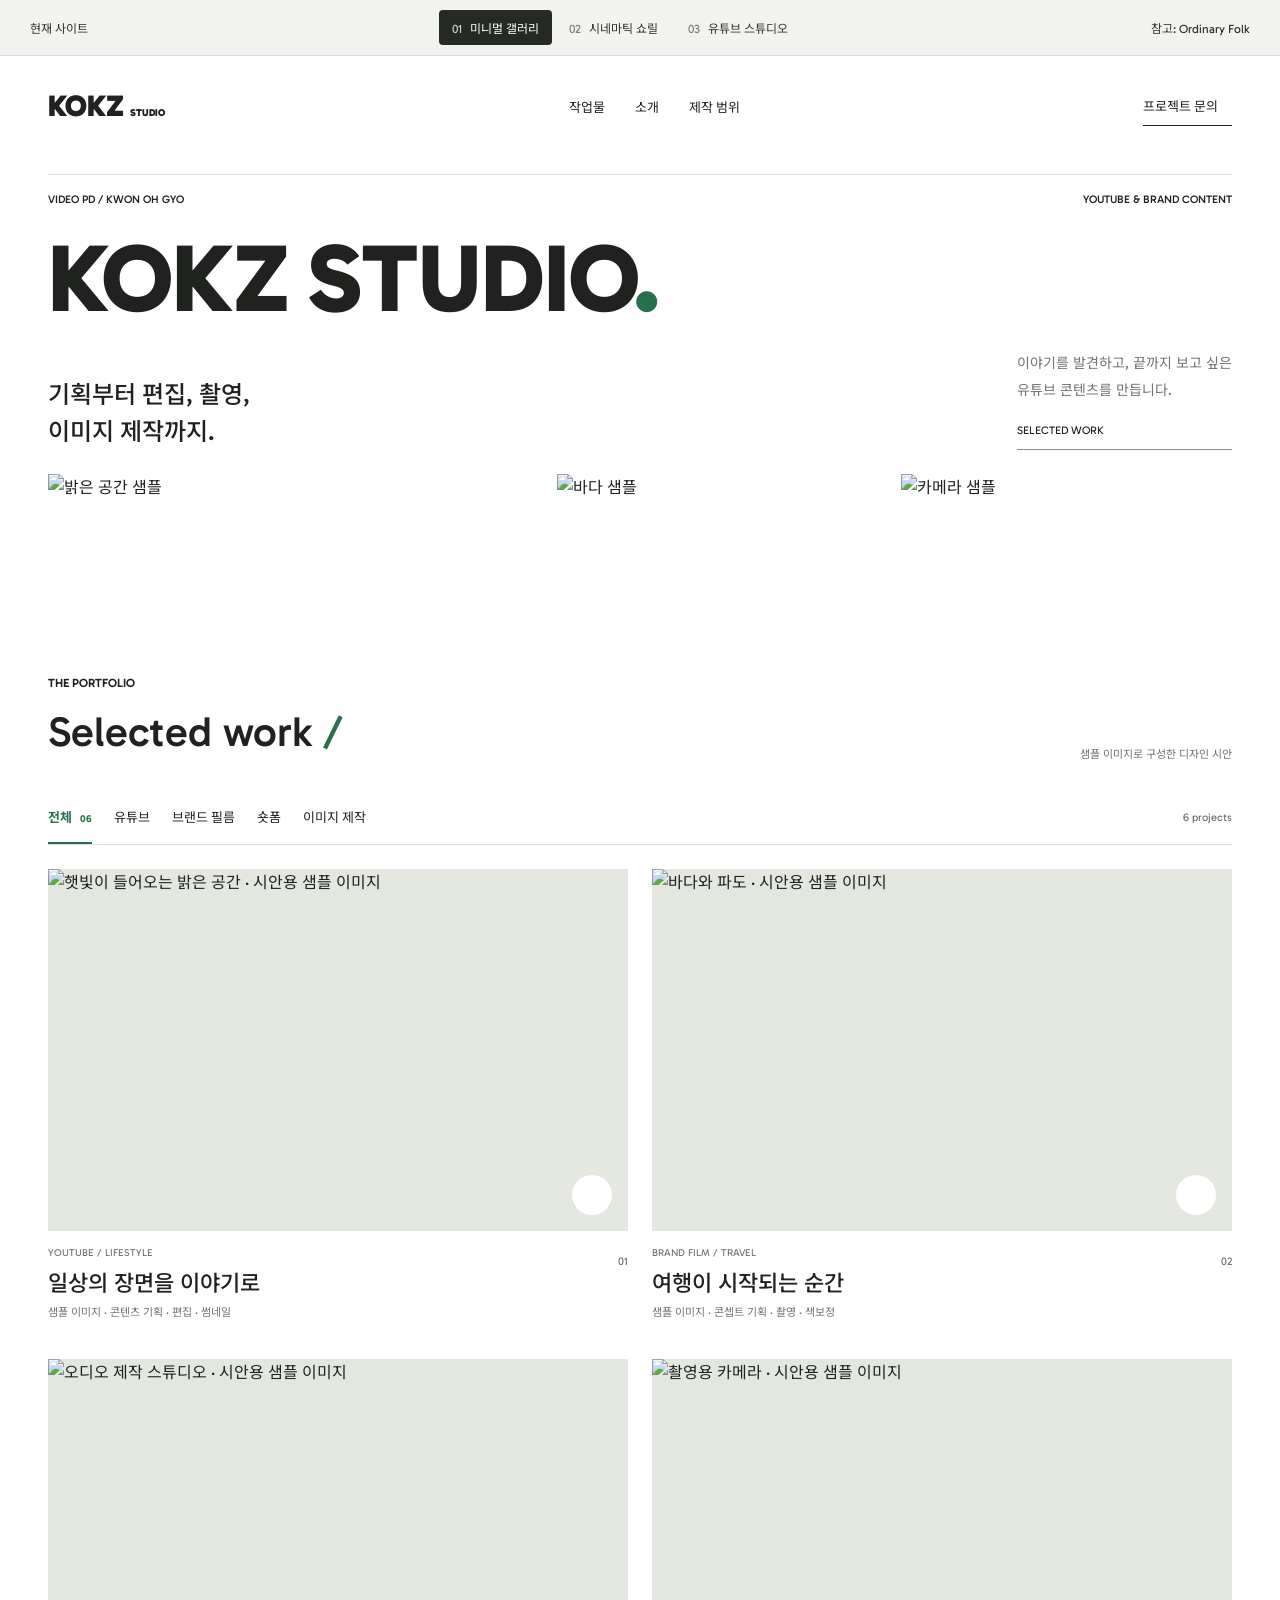
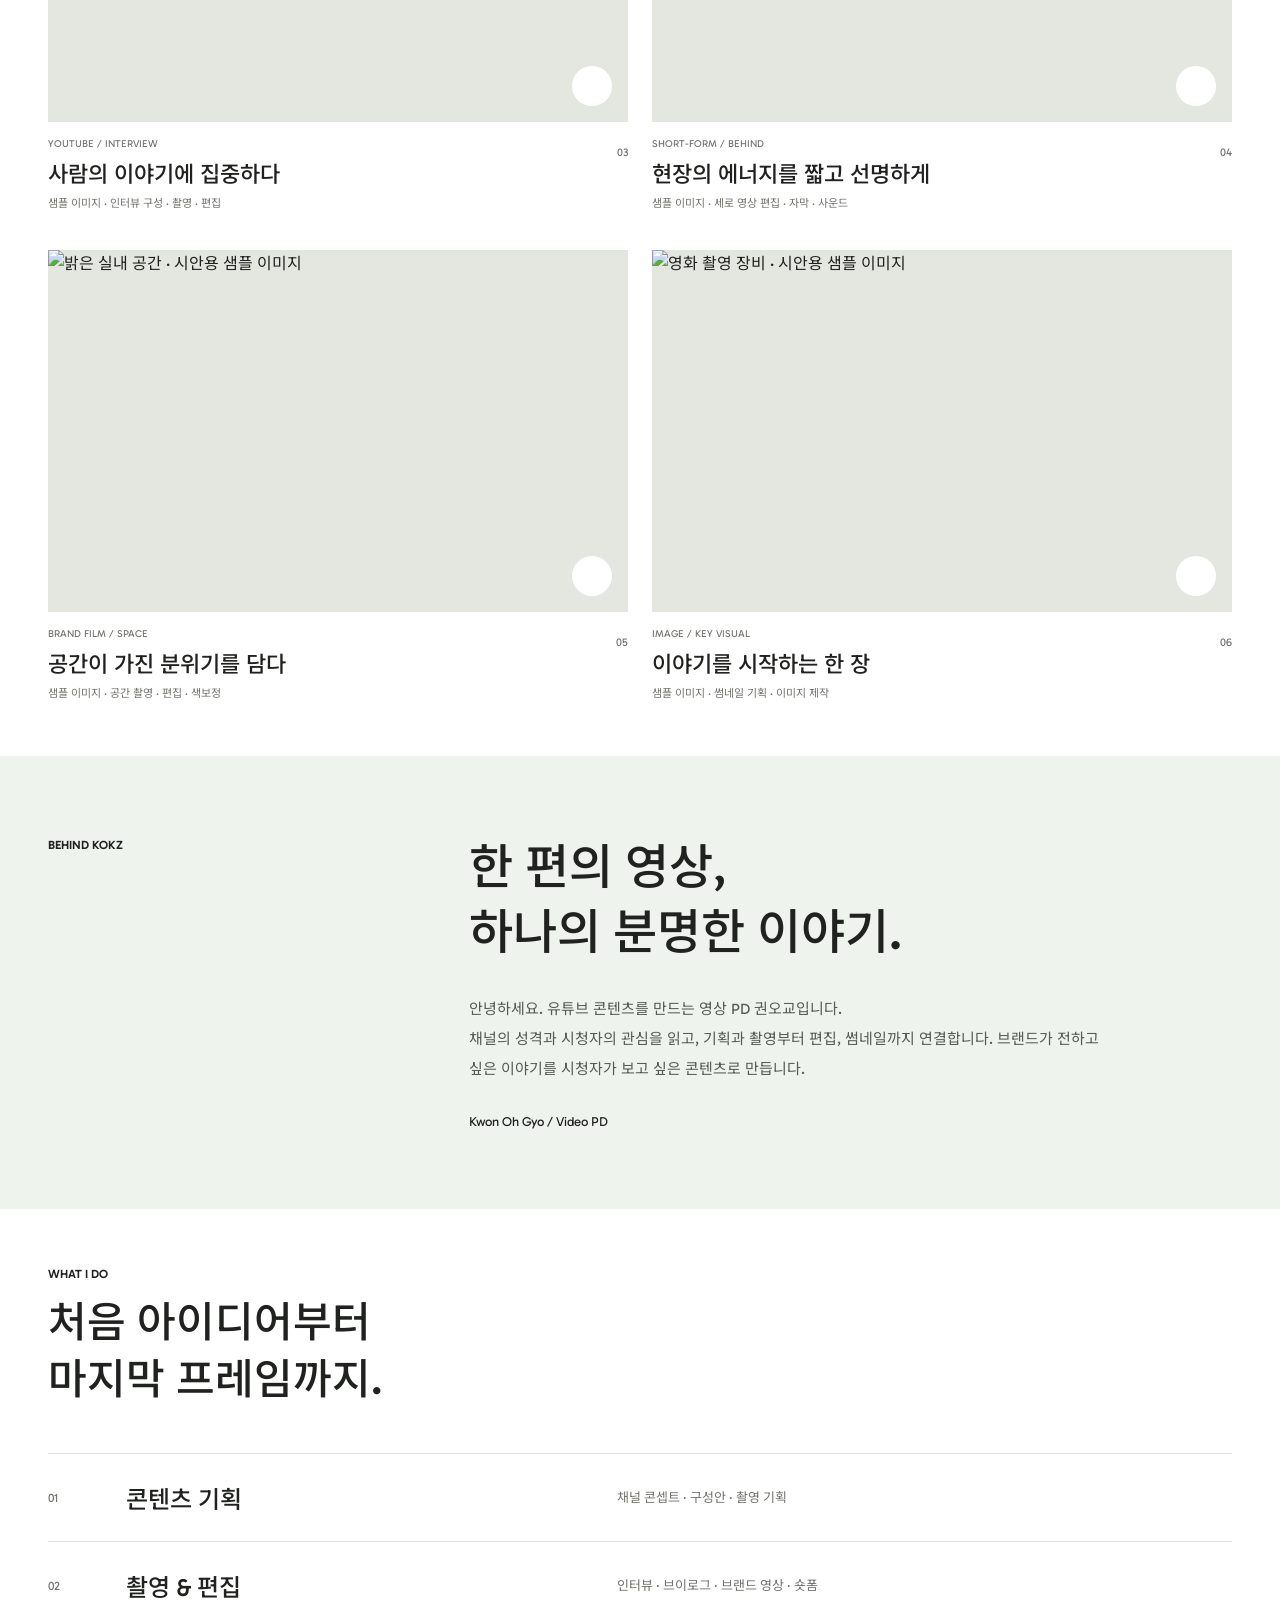
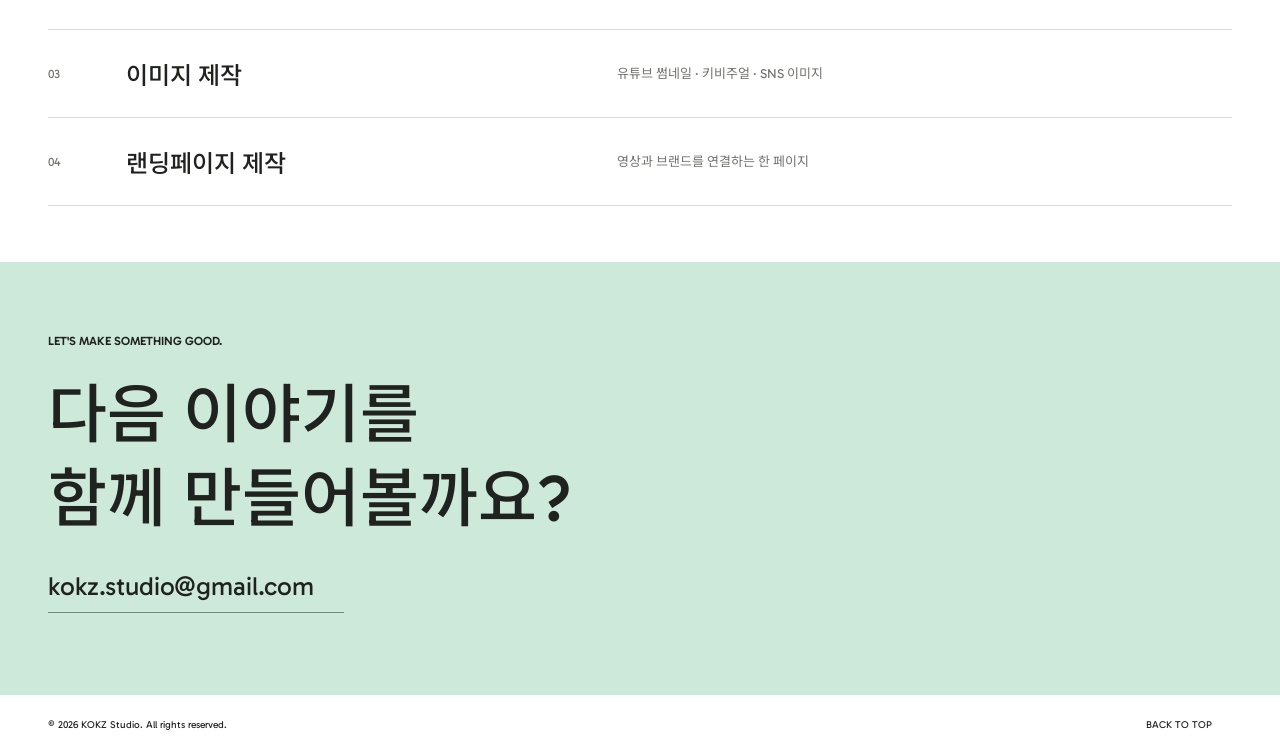
==== commit a7628e4e: "Refine preview framing and responsive image layout" ====
--- a/drafts.html
+++ b/drafts.html
@@ -32,6 +32,7 @@
       <div class="hero-topline"><span>VIDEO PD / KWON OH GYO</span><span>YOUTUBE & BRAND CONTENT</span></div>
       <h1 id="title-a">KOKZ<span class="studio-word">STUDIO<span class="period">.</span></span></h1>
       <div class="hero-baseline"><p>기획부터 편집, 촬영,<br>이미지 제작까지.</p><div><p class="hero-description">이야기를 발견하고, 끝까지 보고 싶은<br>유튜브 콘텐츠를 만듭니다.</p><a class="text-link" href="#work">SELECTED WORK <i data-lucide="arrow-down"></i></a></div></div>
+      <div class="a-preview" aria-label="시안용 샘플 이미지"><img src="https://images.unsplash.com/photo-1497366811353-6870744d04b2?auto=format&fit=crop&w=800&q=85" alt="밝은 공간 샘플"><img src="https://images.unsplash.com/photo-1518837695005-2083093ee35b?auto=format&fit=crop&w=800&q=85" alt="바다 샘플"><img src="https://images.unsplash.com/photo-1516035069371-29a1b244cc32?auto=format&fit=crop&w=800&q=85" alt="카메라 샘플"></div>
     </section>
     <section class="hero hero-b" data-hero="b" hidden aria-labelledby="title-b">
       <img class="cinema-image" src="https://images.unsplash.com/photo-1518837695005-2083093ee35b?auto=format&fit=crop&w=2200&q=85" alt="푸른 바다와 해안의 파도, 브랜드 필름 시안용 샘플 이미지" fetchpriority="high">
--- a/drafts.css
+++ b/drafts.css
@@ -34,13 +34,15 @@
 .site-header nav { display: flex; gap: 30px; font-size: 13px; }
 .inquiry { display: inline-flex; align-items: center; gap: 14px; font-size: 13px; border-bottom: 1px solid currentColor; padding: 10px 0; }
 .eyebrow { font-size: 12px; font-weight: 600; line-height: 1.5; }
-.hero-a { padding: 28px 48px 48px; }
+.hero-a { padding: 18px 48px 24px; }
 .hero-topline { display: flex; justify-content: space-between; font-size: 11px; font-weight: 500; border-top: 1px solid var(--line); padding: 18px 0 25px; }
-.hero-a h1 { font-size: 128px; line-height: .91; font-weight: 800; max-width: 1140px; }
-.studio-word { display: block; }
+.hero-a h1 { font-size: 96px; line-height: 1; font-weight: 800; max-width: 1140px; }
+.studio-word { display: inline; margin-left: 18px; }
+.a-preview { display: grid; grid-template-columns: 1.5fr 1fr 1fr; gap: 12px; height: 120px; margin-top: 24px; overflow: hidden; }
+.a-preview img { height: 120px; min-width: 0; }
 .period, .accent { color: var(--accent); }
-.hero-baseline { display: flex; justify-content: space-between; align-items: end; margin-top: 32px; gap: 24px; }
-.hero-baseline > p { font-size: 26px; font-weight: 500; line-height: 1.55; }
+.hero-baseline { display: flex; justify-content: space-between; align-items: end; margin-top: 24px; gap: 24px; }
+.hero-baseline > p { font-size: 24px; font-weight: 500; line-height: 1.55; }
 .hero-description { color: var(--muted); font-size: 14px; line-height: 1.9; }
 .text-link { display: flex; align-items: center; gap: 50px; border-bottom: 1px solid #8a8e85; margin-top: 20px; padding-bottom: 12px; font-size: 11px; }
 .hero-b { position: relative; min-height: 430px; height: min(580px, 64svh); background: #478b9e; isolation: isolate; display: flex; align-items: center; justify-content: center; }
@@ -56,12 +58,12 @@
 .creator-intro h1 { font-size: 96px; font-weight: 900; line-height: .96; margin: 24px 0; }
 .creator-intro .period { color: #e44735; }
 .creator-tagline { font-size: 24px; font-weight: 600; line-height: 1.5; }
-.creator-gallery { display: grid; grid-template-columns: 1.45fr 1fr; grid-template-rows: 1fr 1fr; gap: 16px; align-items: stretch; padding-top: 5px; }
-.creator-gallery figure { position: relative; min-height: 0; overflow: hidden; }
+.creator-gallery { display: grid; grid-template-columns: minmax(0,1.45fr) minmax(0,1fr); grid-template-rows: 1.35fr 1fr; gap: 16px; align-items: stretch; padding-top: 5px; height: 360px; min-width: 0; }
+.creator-gallery figure { position: relative; min-height: 0; min-width: 0; overflow: hidden; }
 .creator-gallery img { height: 100%; position: absolute; inset: 0; }
 .creator-gallery figcaption { position: absolute; bottom: 12px; left: 12px; background: #fff; padding: 6px 9px; font-size: 9px; font-weight: 600; }
-.creator-wide { grid-column: 1 / -1; aspect-ratio: 2.1; }
-.creator-tall { aspect-ratio: 1.4; }
+.creator-wide { grid-column: 1 / -1; }
+.creator-tall { min-width: 0; }
 .creator-work { font-size: 22px; font-weight: 700; background: #ff705b; padding: 20px; display: flex; flex-direction: column; justify-content: space-between; }
 .creator-work span { align-self: end; }
 .creator-work svg { width: 30px; height: 30px; }
@@ -142,7 +144,7 @@
 @media (min-width: 1600px) {
   .site-header, .hero-a, .work-section, .services-section, footer { padding-left: 80px; padding-right: 80px; }
   .site-header { margin: 0; }
-  .hero-a h1 { font-size: 144px; }
+  .hero-a h1 { font-size: 120px; }
   .hero-c { padding-left: 80px; padding-right: 80px; }
   .creator-intro h1 { font-size: 112px; }
   .creator-gallery { max-height: 420px; }
@@ -151,7 +153,7 @@
   .reference { display: none; }
   .comparison { justify-content: center; }
   .compare-home { margin-right: auto; }
-  .hero-a h1 { font-size: 108px; }
+  .hero-a h1 { font-size: 74px; }
   .creator-intro h1 { font-size: 74px; }
   .hero-c { gap: 20px; }
   .creator-tagline { font-size: 21px; }
@@ -181,7 +183,10 @@
   .site-header .inquiry svg { width: 14px; }
   .hero-a { padding: 12px 20px 26px; }
   .hero-topline { font-size: 8px; padding: 16px 0 25px; }
-  .hero-a h1 { font-size: 76px; line-height: .97; }
+  .hero-a h1 { font-size: 64px; line-height: .97; }
+  .studio-word { display: block; margin-left: 0; }
+  .a-preview { height: 82px; margin-top: 18px; gap: 8px; }
+  .a-preview img { height: 82px; }
   .hero-baseline { margin-top: 24px; align-items: start; gap: 16px; flex-direction: column; }
   .hero-baseline > p { font-size: 20px; }
   .hero-description { font-size: 12px; }
@@ -197,8 +202,8 @@
   .hero-c { padding: 24px 20px; grid-template-columns: 1fr; gap: 24px; }
   .creator-intro h1 { font-size: 78px; margin: 20px 0; }
   .creator-tagline { font-size: 21px; }
-  .creator-gallery { grid-template-rows: 1fr; gap: 12px; }
-  .creator-wide { grid-column: 1; aspect-ratio: 1.25; }
+  .creator-gallery { grid-template-rows: 1fr; gap: 12px; height: 142px; }
+  .creator-wide { grid-column: 1; }
   .creator-tall { display: none; }
   .creator-work { font-size: 20px; }
   .creator-baseline { font-size: 10px; gap: 12px; margin-top: 0; }
@@ -238,7 +243,8 @@
   .dialog-copy h2 { font-size: 24px; }
 }
 @media (max-width: 360px) {
-  .hero-a h1, .creator-intro h1 { font-size: 64px; }
+  .hero-a h1 { font-size: 56px; }
+  .creator-intro h1 { font-size: 64px; }
   .versions button { font-size: 9px; padding: 8px 5px; }
   .site-header nav { display: none; }
   .contact-email { font-size: 17px; }
